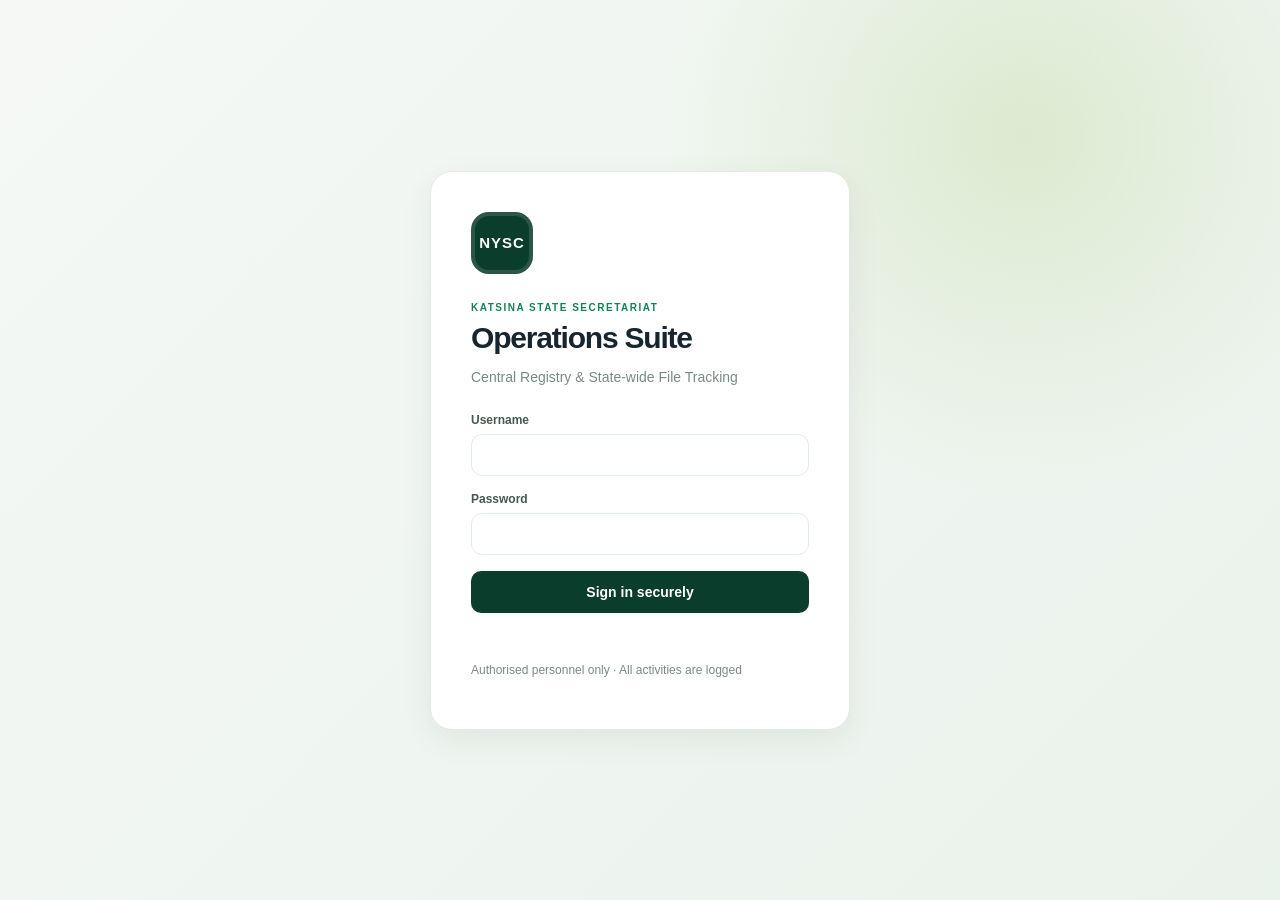
==== frontend/index.html @ f29d7bb5 "Add files via upload" ====
<!doctype html>
<html lang="en"><head><meta charset="utf-8"><meta name="viewport" content="width=device-width,initial-scale=1"><meta name="theme-color" content="#123a31"><title>Katsina NYSC Operations Suite</title><link rel="stylesheet" href="styles.css"></head>
<body><div id="loginScreen" class="login-wrap"><section class="login-card"><div class="brand-mark">NYSC</div><p class="eyebrow">KATSINA STATE SECRETARIAT</p><h1>Operations Suite</h1><p class="muted">Central Registry & State-wide File Tracking</p><form id="loginForm"><label>Username<input id="username" autocomplete="username" required></label><label>Password<input id="password" type="password" autocomplete="current-password" required></label><button class="primary full" type="submit">Sign in securely</button><p id="loginError" class="error"></p></form><p class="small muted">Authorised personnel only · All activities are logged</p></section></div>
<div id="appShell" class="app-shell hidden"><aside class="sidebar"><div class="side-brand"><div class="brand-mark small-mark">NYSC</div><div><strong>Katsina Operations</strong><span>STATE SECRETARIAT</span></div></div><nav><button class="nav-link active" data-page="dashboard">▦ <span>Dashboard</span></button><button class="nav-link" data-page="files">▤ <span>File Register</span></button><button class="nav-link" data-page="register" data-registry-only data-registry-only>＋ <span>Register a File</span></button><button class="nav-link" data-page="movements">⇄ <span>Movement Reports</span></button><button class="nav-link admin-only" data-page="users">♙ <span>Users & Branches</span></button><button class="nav-link admin-only" data-page="audit">◷ <span>Audit Trail</span></button></nav><div class="side-bottom"><span class="status-dot"></span> Secure registry workspace</div></aside><main class="main"><header class="topbar"><div><p class="eyebrow">KATSINA STATE SECRETARIAT</p><h2 id="pageTitle">Operations Dashboard</h2></div><div class="profile"><div class="avatar" id="avatar">SC</div><div><strong id="profileName">User</strong><span id="profileRole">Role</span></div><button id="logoutBtn" class="ghost">Sign out</button></div></header><section class="content"><div id="notice" class="notice hidden"></div>
<section class="page" id="page-dashboard"><div class="welcome-row"><div><h3 id="dashboardGreeting">Good day. Here is your operations overview.</h3><p class="muted" id="dashboardDescription">Monitor file custody, circulation, returns and overdue records across authorised offices.</p></div><button class="primary" data-goto="register" data-registry-only>＋ Register file</button></div><div class="filterbar"><label>From date<input type="date" id="dashStart"></label><label>To date<input type="date" id="dashEnd"></label><label>Location<select id="dashLocation"><option>All locations</option></select></label><button class="secondary" id="refreshDashboard">Refresh</button></div><div class="stat-grid"><article class="stat-card"><div class="stat-icon green">▤</div><span>Total registered files</span><strong id="statTotal">—</strong><small>All active records</small></article><article class="stat-card"><div class="stat-icon blue">↓</div><span>Collected today</span><strong id="statCollected">—</strong><small>Files registered today</small></article><article class="stat-card"><div class="stat-icon violet">↩</div><span>Returned today</span><strong id="statReturned">—</strong><small>Confirmed returns</small></article><article class="stat-card"><div class="stat-icon amber">⇄</div><span>In circulation</span><strong id="statCirculating">—</strong><small>Issued and acknowledged</small></article><article class="stat-card"><div class="stat-icon red">!</div><span>Overdue</span><strong id="statOverdue">—</strong><small>Past agreed return date</small></article><article class="stat-card"><div class="stat-icon amber">↗</div><span>Awaiting acknowledgement</span><strong id="statUnack">—</strong><small>Dispatched, not confirmed</small></article></div><div class="two-col"><article class="panel"><div class="panel-head"><div><h3>Files by current location</h3><p class="muted">Physical custody snapshot</p></div></div><div id="locationList" class="location-list"><p class="muted">Loading records…</p></div></article><article class="panel"><div class="panel-head"><div><h3>Recent file activity</h3><p class="muted">Latest registrations</p></div><button class="text-btn" data-goto="files">View register →</button></div><div class="table-wrap"><table><thead><tr><th>Reference</th><th>File</th><th>Status</th></tr></thead><tbody id="recentRows"><tr><td colspan="3">Loading…</td></tr></tbody></table></div></article></div><p class="last-updated" id="lastUpdated"></p></section>
<section class="page hidden" id="page-files"><div class="page-intro"><div><h3>Central File Register</h3><p class="muted">Search by reference, title, subject, Corps Member State Code or current holder.</p></div></div><div class="filterbar"><label class="grow">Search<input id="fileSearch" placeholder="e.g. KT/26B/0001 or KNS-FM-2026-000001"></label><label>Current location<select id="fileLocation"><option>All locations</option></select></label><label>Status<select id="fileStatus"><option value="">All statuses</option><option>At Registry</option><option>In Transit</option><option>In Circulation</option><option>Returned</option><option>Overdue</option></select></label><label>From<input type="date" id="fileStart"></label><label>To<input type="date" id="fileEnd"></label><button class="secondary" id="searchFiles">Search</button></div><div class="panel"><div class="table-wrap"><table><thead><tr><th>Reference / State Code</th><th>File details</th><th>Current location</th><th>Holder</th><th>Registered</th><th>Due date</th><th>Status</th><th></th></tr></thead><tbody id="filesRows"><tr><td colspan="8">Use search to load files.</td></tr></tbody></table></div></div></section>
<section class="page hidden" id="page-register" data-registry-only><div class="page-intro"><div><h3>Register a File</h3><p class="muted">Record a file in Central Registry and optionally issue it to an office.</p></div></div><div class="form-panel"><form id="registerForm" class="form-grid">
<label>Purpose / reason for collecting the file *<select name="title" required><option value="">Select a purpose</option><option>Permission to Travel</option><option>Sick Leave</option><option>Maternity Leave</option><option>Disciplinary Case</option><option>Relocation / Release</option><option>Non-payment of Allowance</option><option>Death of Corps Member</option><option>CDS Project</option><option>Other</option></select></label>
<label>Corps Member State Code (optional)<input name="state_code" maxlength="40" placeholder="e.g. KT/26B/0001"></label>
<label class="span-two">Additional notes (optional)<textarea name="notes" rows="2" placeholder="Add necessary identifying details only"></textarea></label>
<input type="hidden" name="originating_office" value="Central Registry"><input type="hidden" name="current_location" value="Central Registry">
<div class="span-two"><label class="checkbox-label"><input type="checkbox" id="issueAtRegistration"> Register and issue this file to an office now</label></div>
<div id="issueFields" class="span-two hidden"><div class="form-grid">
<label>Destination category<select id="destinationCategory" name="destination_category"><option value="branch">Branches / Units</option><option value="lgi">Zonal Offices / LGIs</option></select></label>
<label id="destinationZoneWrap" class="hidden">Zone<select id="destinationZone"><option>Katsina Zone</option><option>Daura Zone</option><option>Funtua Zone</option><option>Dutsin-Ma Zone</option></select></label>
<label>Destination office *<select id="destinationOffice" name="destination_office"><option value="">Select destination</option></select></label>
<label>Receiving officer (optional)<input name="recipient" placeholder="Name of officer collecting the file"></label>
<label>Expected return date (optional)<input type="date" name="due_at"></label>
</div></div>
<div class="span-two form-actions"><button class="primary" type="submit">Register file</button><button class="secondary" type="reset">Clear form</button></div></form></div></section>
<section class="page hidden" id="page-movements"><div class="page-intro"><div><h3>File Movement Report</h3><p class="muted">Dispatches, acknowledgements, returns and movement dates.</p></div><button class="secondary" id="exportMovements">Export CSV</button></div><div class="filterbar"><label>From date<input type="date" id="movementStart"></label><label>To date<input type="date" id="movementEnd"></label><button class="secondary" id="loadMovements">Generate report</button></div><div class="panel"><div class="table-wrap"><table><thead><tr><th>Date / time</th><th>File</th><th>Action</th><th>From</th><th>To</th><th>Sender</th><th>Recipient</th><th>Received</th><th>Return due</th></tr></thead><tbody id="movementRows"><tr><td colspan="9">Generate a report to view movements.</td></tr></tbody></table></div></div></section>
<section class="page hidden" id="page-users"><div class="page-intro"><div><h3>Users & Branches</h3><p class="muted">Create accounts for branch/unit heads, ZIs and LGIs; manage authorised offices.</p></div></div><div class="two-col"><div class="form-panel"><h3>Create user account</h3><form id="userForm" class="form-grid one-col"><label>Full name<input name="full_name" required></label><label>Username<input name="username" required></label><label>Temporary password<input name="password" type="password" minlength="12" required><small>At least 12 characters. Share securely and require a change policy.</small></label><label>Role<select name="role" required><option>Central Registry</option><option>Registry Officer</option><option>Branch Head</option><option>Zonal Inspector</option><option>Local Government Inspector</option><option>Read-only Auditor</option></select></label><label>Assigned branch<select name="branch_id" class="branch-id-options"><option value="">No branch assigned</option></select></label><button class="primary" type="submit">Create account</button></form><hr><h3>Add branch / office</h3><form id="branchForm" class="form-grid one-col"><label>Branch name<input name="name" required></label><label>Type<select name="branch_type"><option>Secretariat Branch</option><option>State Office</option><option>Registry</option><option>Zonal Office</option><option>LGA Office</option></select></label><label>Physical location<input name="location" value="Katsina State Secretariat"></label><button class="secondary" type="submit">Add branch</button></form></div><div class="panel"><div class="panel-head"><h3>Authorised accounts</h3><button class="secondary" id="reloadUsers">Refresh</button></div><div class="table-wrap"><table><thead><tr><th>Name</th><th>Username</th><th>Role</th><th>Branch</th><th>Active</th><th></th></tr></thead><tbody id="usersRows"><tr><td colspan="6">Loading…</td></tr></tbody></table></div><hr><div class="panel-head"><h3>Registered branches</h3></div><div id="branchList" class="location-list"></div></div></div></section>
<section class="page hidden" id="page-audit"><div class="page-intro"><div><h3>Audit Trail</h3><p class="muted">Recent sign-ins and sensitive record changes.</p></div><button class="secondary" id="loadAudit">Refresh</button></div><div class="panel"><div class="table-wrap"><table><thead><tr><th>Time</th><th>User</th><th>Action</th><th>Record</th><th>Details</th></tr></thead><tbody id="auditRows"><tr><td colspan="5">Loading…</td></tr></tbody></table></div></div></section>
</section></main></div><div id="modal" class="modal hidden"><div class="modal-card"><button id="closeModal" class="modal-close">×</button><div id="modalContent"></div></div></div><script src="config.js"></script><script src="app.js"></script></body></html>
---- frontend/styles.css ----
:root {
  --green: #0b3d2d;
  --green2: #15945e;
  --accent: #15945e;
  --lime: #d6e9a6;
  --ink: #17262e;
  --muted: #7a8b83;
  --line: #e2ebe6;
  --bg: #f4f8f6;
  --white: #fff;
  --red: #a83232;
  --shadow: 0 5px 18px rgba(11, 61, 45, 0.045);
}

* { box-sizing: border-box; }

body {
  margin: 0;
  background: var(--bg);
  color: var(--ink);
  font-family: Inter, "Segoe UI", Arial, sans-serif;
  font-size: 14px;
}

button, input, select, textarea { font: inherit; }
button { cursor: pointer; }

.hidden { display: none !important; }
.muted { color: var(--muted); }
.small { font-size: 12px; }

.eyebrow {
  font-size: 10px;
  letter-spacing: 1.5px;
  font-weight: 800;
  color: #148354;
  margin: 0 0 8px;
  text-transform: uppercase;
}

/* Login Screen */
.login-wrap {
  min-height: 100vh;
  display: grid;
  place-items: center;
  padding: 24px;
  background: radial-gradient(circle at 80% 15%, #dcead0 0, transparent 28%), linear-gradient(135deg, #f5f8f5, #eaf2ec);
}

.login-card {
  width: min(100%, 420px);
  background: white;
  border: 1px solid var(--line);
  padding: 40px;
  border-radius: 22px;
  box-shadow: 0 10px 32px rgba(22, 54, 43, 0.07);
}

.brand-mark {
  width: 62px;
  height: 62px;
  border-radius: 18px;
  background: var(--green);
  color: white;
  display: grid;
  place-items: center;
  font-size: 15px;
  font-weight: 900;
  letter-spacing: .06em;
  margin-bottom: 28px;
  box-shadow: inset 0 0 0 4px #ffffff20;
}

.login-card h1 { font-size: 30px; letter-spacing: -.04em; margin: 0 0 8px; }
.login-card form { display: grid; gap: 16px; margin: 28px 0 18px; }

label { display: grid; gap: 7px; font-size: 12px; font-weight: 700; color: #46584f; }

input, select, textarea {
  width: 100%;
  border: 1px solid var(--line);
  background: white;
  border-radius: 11px;
  padding: 11px 12px;
  color: var(--ink);
  outline: none;
  min-width: 0;
  min-height: 42px;
}

input:focus, select:focus, textarea:focus {
  border-color: #61917b;
  box-shadow: 0 0 0 3px #4f8e6a1a;
}

.primary, .secondary, .ghost {
  border: 0;
  border-radius: 10px;
  padding: 11px 15px;
  font-weight: 800;
  white-space: nowrap;
}

.primary { background: var(--green); color: white; }
.primary:hover { background: var(--green2); }

.secondary { background: #edf4f0; color: var(--green); border: 1px solid #e0eae4; }
.ghost { background: transparent; color: var(--muted); padding: 8px; }

.full { width: 100%; padding: 13px; }
.error { color: var(--red); margin: 0; min-height: 16px; }

/* App Shell Layout */
.app-shell {
  min-height: 100vh;
  display: grid;
  grid-template-columns: 245px 1fr;
}

.sidebar {
  background: var(--green);
  color: white;
  min-height: 100vh;
  display: flex;
  flex-direction: column;
  padding: 22px 18px;
  position: sticky;
  top: 0;
  height: 100vh;
}

.side-brand {
  display: flex;
  align-items: center;
  gap: 11px;
  padding: 3px 8px 28px;
  border-bottom: 1px solid #ffffff20;
}

.side-brand strong { display: block; font-size: 13px; }
.side-brand span { display: block; font-size: 9px; letter-spacing: .12em; color: #aac5b7; margin-top: 5px; }

.small-mark {
  width: 43px;
  height: 43px;
  border-radius: 12px;
  margin: 0;
  font-size: 11px;
  background: var(--green2);
  border: 1px solid #ffffff26;
  box-shadow: inset 0 0 0 4px #ffffff20;
}

.sidebar nav { display: grid; gap: 5px; margin-top: 22px; }

.nav-link {
  display: flex;
  align-items: center;
  gap: 13px;
  text-align: left;
  border: 0;
  color: #c4d8cf;
  background: transparent;
  border-radius: 10px;
  margin: 4px 0;
  padding: 13px 14px;
  font-weight: 700;
}

.nav-link span { font-size: 13px; }
.nav-link.active, .nav-link:hover { background: var(--green2); color: white; }
.nav-link.active { box-shadow: inset 4px 0 var(--lime); }

.side-bottom {
  margin-top: auto;
  padding: 14px 9px 0;
  color: #a9c3b6;
  font-size: 11px;
  border-top: 1px solid #ffffff20;
}

.status-dot {
  display: inline-block;
  width: 7px;
  height: 7px;
  background: var(--accent);
  border-radius: 50%;
  margin-right: 7px;
}

.main { min-width: 0; }

.topbar {
  min-height: 94px;
  background: white;
  border-bottom: 1px solid var(--line);
  padding: 20px 28px;
  display: flex;
  align-items: center;
  justify-content: space-between;
  gap: 18px;
}

.topbar h2 { margin: 0; font-size: 22px; letter-spacing: -.03em; color: var(--ink); }

.profile { display: flex; align-items: center; gap: 10px; }
.profile strong, .profile span { display: block; }
.profile strong { font-size: 12px; }
.profile span { font-size: 11px; color: var(--muted); margin-top: 4px; }

.avatar {
  width: 38px;
  height: 38px;
  border-radius: 13px;
  background: #e6f0e7;
  color: var(--green);
  display: grid;
  place-items: center;
  font-weight: 900;
}

.content {
  padding: 28px 28px 40px;
  max-width: 1600px;
  margin: auto;
  background: var(--bg);
}

.welcome-row, .page-intro {
  display: flex;
  align-items: center;
  justify-content: space-between;
  gap: 20px;
  margin-bottom: 24px;
}

.welcome-row h3, .page-intro h3 { margin: 0 0 7px; font-size: 22px; letter-spacing: -.035em; color: var(--ink); }
.welcome-row p, .page-intro p { margin: 0; }

.filterbar {
  display: flex;
  align-items: end;
  gap: 14px;
  flex-wrap: wrap;
  padding: 16px;
  background: white;
  border: 1px solid var(--line);
  border-radius: 16px;
  margin-bottom: 20px;
  box-shadow: var(--shadow);
}

.filterbar label { min-width: 140px; flex: 1; }
.filterbar label.grow { flex: 2; min-width: 220px; }
.filterbar input, .filterbar select { padding: 9px 10px; }

.stat-grid {
  display: grid;
  grid-template-columns: repeat(3, minmax(0, 1fr));
  gap: 16px;
  margin: 0 0 20px;
}

.stat-card {
  background: white;
  border: 1px solid var(--line);
  border-radius: 16px;
  padding: 22px;
  min-width: 0;
  box-shadow: var(--shadow);
}

.stat-icon {
  width: 34px;
  height: 34px;
  border-radius: 10px;
  display: grid;
  place-items: center;
  font-size: 18px;
  font-weight: 800;
  margin-bottom: 15px;
}

.green { background: #e2f2e5; color: #27754a; }
.blue { background: #e3effb; color: #2866a4; }
.violet { background: #eee8fc; color: #6e4ba4; }
.amber { background: #fff0d8; color: #9b6614; }
.red { background: #fde6e4; color: #a3332c; }

.stat-card > span { display: block; font-size: 12px; color: var(--muted); font-weight: 650; }
.stat-card strong { display: block; font-size: 34px; letter-spacing: -.05em; margin: 7px 0 4px; color: var(--ink); }
.stat-card small { color: #8b9891; font-size: 11px; }

.two-col { display: grid; grid-template-columns: 1fr 1.35fr; gap: 16px; }

.panel, .form-panel {
  background: white;
  border: 1px solid var(--line);
  border-radius: 16px;
  min-width: 0;
  box-shadow: var(--shadow);
}

.panel { padding: 22px; }
.form-panel { padding: 24px; }

.panel-head { display: flex; align-items: center; justify-content: space-between; gap: 12px; margin-bottom: 16px; }
.panel-head h3, .form-panel h3 { margin: 0; font-size: 14px; }
.panel-head p { font-size: 11px; margin: 5px 0 0; }

.text-btn { border: 0; background: transparent; color: var(--green2); font-weight: 750; font-size: 12px; }

.location-list { display: grid; gap: 13px; }
.location-item { display: grid; grid-template-columns: minmax(0, 1fr) auto; gap: 7px; font-size: 12px; }
.location-item strong { font-size: 12px; }

.bar { height: 6px; border-radius: 10px; background: #edf2ee; overflow: hidden; grid-column: 1/-1; }
.bar span { height: 100%; display: block; background: #4f8d70; border-radius: 10px; }

.table-wrap { overflow: auto; width: 100%; }

table { border-collapse: collapse; width: 100%; font-size: 12px; white-space: nowrap; }

th {
  text-align: left;
  color: #64747b;
  font-size: 10px;
  text-transform: uppercase;
  letter-spacing: .6px;
  font-weight: 800;
  padding: 13px 14px;
  border-bottom: 1px solid var(--line);
  background: #f2f7f4;
}

td { padding: 13px 14px; border-bottom: 1px solid #edf1ee; vertical-align: middle; }
tbody tr:last-child td { border-bottom: 0; }
tbody tr:hover { background: #fafcfb; }

.table-title { font-weight: 750; color: #263a30; }
.table-sub { display: block; font-size: 10px; color: var(--muted); margin-top: 4px; }

.pill {
  display: inline-flex;
  padding: 5px 8px;
  border-radius: 30px;
  font-size: 10px;
  font-weight: 800;
  background: #edf3ef;
  color: #557164;
}
.pill.overdue { background: #ffebe8; color: #a3332c; }
.pill.in-transit, .pill.awaiting { background: #fff1da; color: #996316; }
.pill.in-circulation { background: #e7efff; color: #345a9a; }
.pill.returned { background: #e1f4e5; color: #2c7546; }
.pill.at-registry { background: #e9f2ed; color: #31624a; }

.table-action {
  border: 1px solid #dfe9e2;
  background: white;
  border-radius: 7px;
  padding: 6px 8px;
  color: var(--green);
  font-weight: 700;
  font-size: 11px;
}

.last-updated { text-align: right; color: #98a49d; font-size: 10px; margin-top: 14px; font-variant-numeric: tabular-nums; }

.form-grid { display: grid; grid-template-columns: repeat(2, minmax(0, 1fr)); gap: 18px; }
.form-grid.one-col { grid-template-columns: 1fr; }
.span-two { grid-column: 1/-1; }
.form-actions { display: flex; gap: 10px; }
.form-panel hr, .panel hr { border: 0; border-top: 1px solid var(--line); margin: 26px 0; }
.form-panel > h3 { margin-bottom: 18px; }
.form-panel > h3:not(:first-child) { margin-top: 0; }
.form-panel small { font-size: 10px; color: var(--muted); font-weight: 400; }

.notice {
  padding: 12px 15px;
  border-radius: 9px;
  margin-bottom: 18px;
  background: #e7f4e9;
  color: #2d7146;
  border: 1px solid #d1e9d6;
}
.notice.error-notice { background: #fff0ee; color: #a3332c; border-color: #f3d3cf; }

.modal {
  position: fixed;
  inset: 0;
  background: #10251f80;
  z-index: 20;
  display: grid;
  place-items: center;
  padding: 20px;
}

.modal-card {
  background: white;
  border-radius: 16px;
  max-width: 760px;
  width: 100%;
  max-height: 85vh;
  overflow: auto;
  padding: 24px;
  position: relative;
  box-shadow: 0 24px 80px #071d1680;
  border-color: #e0e9e4;
}

.modal-close {
  position: absolute;
  right: 16px;
  top: 12px;
  border: 0;
  background: #f0f4f1;
  border-radius: 8px;
  width: 32px;
  height: 32px;
  font-size: 22px;
}

.detail-grid { display: grid; grid-template-columns: 1fr 1fr; gap: 12px; margin: 18px 0; }
.detail-box { background: #f6f9f6; border-radius: 9px; padding: 12px; }
.detail-box span { display: block; color: var(--muted); font-size: 10px; margin-bottom: 5px; }
.detail-box strong { font-size: 12px; overflow-wrap: anywhere; }

.modal-card h3 { margin: 0 40px 6px 0; }
.modal-card h4 { margin: 22px 0 10px; }

.inline-form {
  display: flex;
  gap: 10px;
  align-items: end;
  flex-wrap: wrap;
  margin-top: 16px;
  padding-top: 16px;
  border-top: 1px solid var(--line);
}
.inline-form label { flex: 1; min-width: 150px; }

.empty { text-align: center; color: var(--muted); padding: 24px; }

/* Responsive Breakpoints */
@media(min-width: 1400px){
  .stat-grid { grid-template-columns: repeat(6, minmax(0, 1fr)); }
}

@media(max-width: 1050px){
  .app-shell { grid-template-columns: 205px 1fr; }
  .content { padding: 22px; }
  .topbar { padding: 18px 22px; }
  .two-col { grid-template-columns: 1fr; }
  .stat-grid { grid-template-columns: repeat(3, minmax(0, 1fr)); }
}

@media(max-width: 850px){
  .content { padding: 18px 14px 30px; }
  .topbar { padding: 17px 16px; }
  .stat-grid { grid-template-columns: repeat(2, minmax(0, 1fr)); }
}

@media(max-width: 720px){
  .app-shell { display: block; }
  .sidebar { height: auto; min-height: 0; position: relative; padding: 12px; }
  .side-brand { padding-bottom: 12px; }
  .sidebar nav { display: flex; overflow: auto; margin-top: 12px; }
  .nav-link { padding: 10px 12px; flex: 0 0 auto; }
  .nav-link span { font-size: 11px; }
  .side-bottom { display: none; }
  .topbar { padding: 16px; align-items: flex-start; }
  .topbar h2 { font-size: 18px; }
  .profile { gap: 6px; }
  .profile > div:nth-child(2) { display: none; }
  .content { padding: 18px 13px 32px; }
  .welcome-row, .page-intro { align-items: flex-start; flex-direction: column; }
  .stat-grid { grid-template-columns: repeat(2, minmax(0, 1fr)); gap: 9px; }
  .stat-card { padding: 14px; }
  .stat-card strong { font-size: 26px; }
  .filterbar { align-items: stretch; }
  .filterbar label { min-width: calc(50% - 8px); }
  .filterbar button { align-self: end; }
  .form-panel { padding: 17px; }
  .form-grid { grid-template-columns: 1fr; }
  .span-two { grid-column: auto; }
  .detail-grid { grid-template-columns: 1fr; }
  .login-card { padding: 28px 22px; }
}

@media(max-width: 540px){
  .stat-grid { grid-template-columns: 1fr; }
  .filterbar { display: grid; grid-template-columns: 1fr; }
  .profile { gap: 6px; }
  .profile .ghost { padding: 6px; }
}
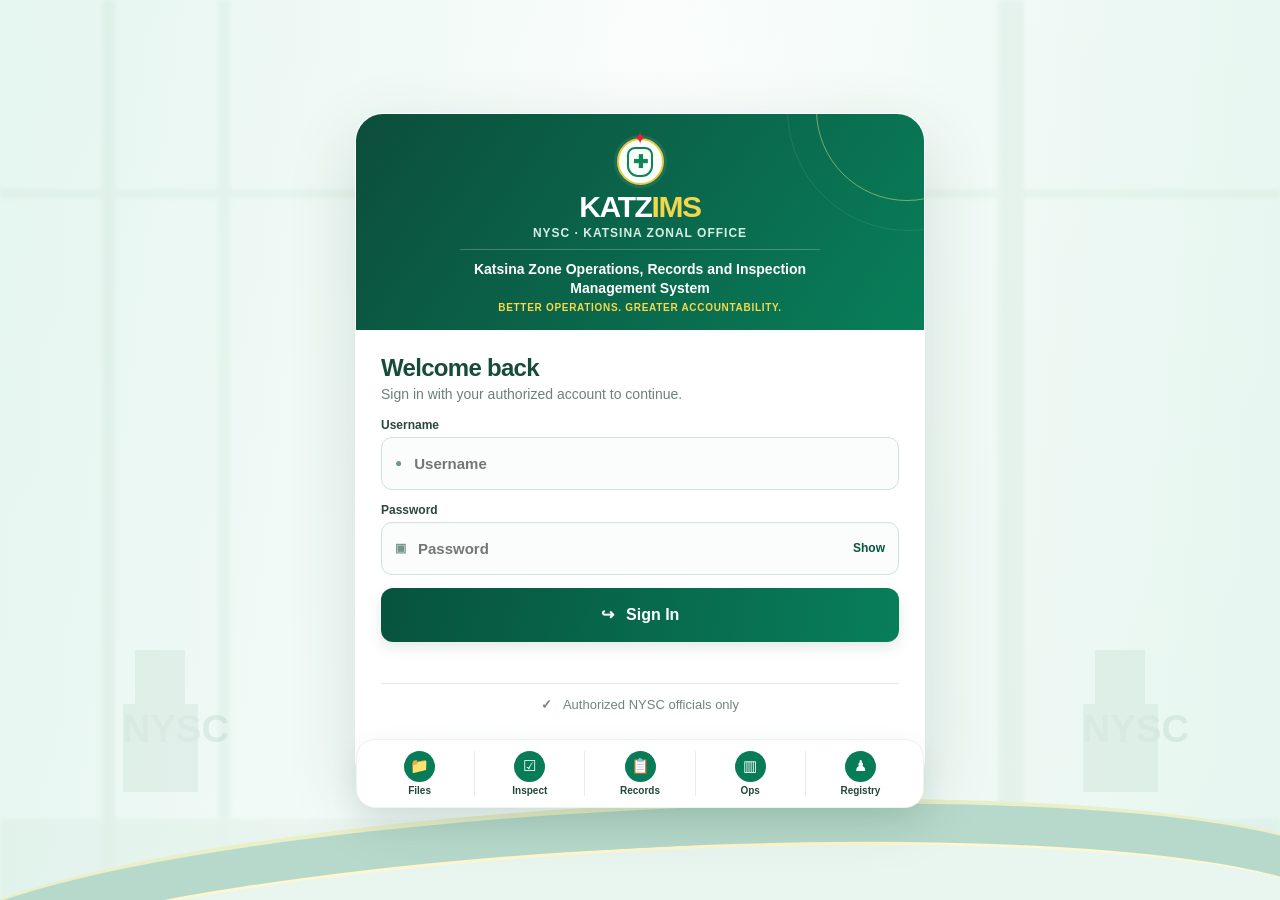
==== commit 1eacdb36: "Add files via upload" ====
--- a/frontend/index.html
+++ b/frontend/index.html
@@ -1,7 +1,31 @@
 <!doctype html>
 <html lang="en"><head><meta charset="utf-8"><meta name="viewport" content="width=device-width,initial-scale=1"><meta name="theme-color" content="#123a31"><title>Katsina NYSC Operations Suite</title><link rel="stylesheet" href="styles.css"></head>
-<body><div id="loginScreen" class="login-wrap"><section class="login-card"><div class="brand-mark">NYSC</div><p class="eyebrow">KATSINA STATE SECRETARIAT</p><h1>Operations Suite</h1><p class="muted">Central Registry & State-wide File Tracking</p><form id="loginForm"><label>Username<input id="username" autocomplete="username" required></label><label>Password<input id="password" type="password" autocomplete="current-password" required></label><button class="primary full" type="submit">Sign in securely</button><p id="loginError" class="error"></p></form><p class="small muted">Authorised personnel only · All activities are logged</p></section></div>
-<div id="appShell" class="app-shell hidden"><aside class="sidebar"><div class="side-brand"><div class="brand-mark small-mark">NYSC</div><div><strong>Katsina Operations</strong><span>STATE SECRETARIAT</span></div></div><nav><button class="nav-link active" data-page="dashboard">▦ <span>Dashboard</span></button><button class="nav-link" data-page="files">▤ <span>File Register</span></button><button class="nav-link" data-page="register" data-registry-only data-registry-only>＋ <span>Register a File</span></button><button class="nav-link" data-page="movements">⇄ <span>Movement Reports</span></button><button class="nav-link admin-only" data-page="users">♙ <span>Users & Branches</span></button><button class="nav-link admin-only" data-page="audit">◷ <span>Audit Trail</span></button></nav><div class="side-bottom"><span class="status-dot"></span> Secure registry workspace</div></aside><main class="main"><header class="topbar"><div><p class="eyebrow">KATSINA STATE SECRETARIAT</p><h2 id="pageTitle">Operations Dashboard</h2></div><div class="profile"><div class="avatar" id="avatar">SC</div><div><strong id="profileName">User</strong><span id="profileRole">Role</span></div><button id="logoutBtn" class="ghost">Sign out</button></div></header><section class="content"><div id="notice" class="notice hidden"></div>
+<body><div id="loginScreen" class="login-wrap">
+  <div class="login-backdrop" aria-hidden="true"><div class="backdrop-building"></div><div class="backdrop-wave wave-one"></div><div class="backdrop-wave wave-two"></div><div class="corps-silhouettes"><span>NYSC</span><span>NYSC</span><span>NYSC</span><span>NYSC</span></div></div>
+  <section class="login-card">
+    <div class="login-brand">
+      <div class="nysc-emblem" aria-label="NYSC emblem"><span class="emblem-star">✦</span><span class="emblem-shield">✚</span></div>
+      <h1>KATZ<span>IMS</span></h1>
+      <p class="login-office">NYSC · KATSINA ZONAL OFFICE</p>
+      <div class="brand-rule"></div>
+      <p class="login-subtitle">Katsina Zone Operations, Records and Inspection<br>Management System</p>
+      <p class="brand-tagline">BETTER OPERATIONS. GREATER ACCOUNTABILITY.</p>
+    </div>
+    <div class="login-body">
+      <h2>Welcome back</h2><p class="login-intro">Sign in with your authorized account to continue.</p>
+      <div id="loginStatus" class="login-status hidden">You have been logged out.</div>
+      <form id="loginForm">
+        <label>Username<div class="login-input-wrap"><span aria-hidden="true">●</span><input id="username" autocomplete="username" placeholder="Username" required></div></label>
+        <label>Password<div class="login-input-wrap"><span aria-hidden="true">▣</span><input id="password" type="password" autocomplete="current-password" placeholder="Password" required><button id="togglePassword" class="password-toggle" type="button">Show</button></div></label>
+        <button class="primary full login-submit" type="submit"><span aria-hidden="true">↪</span> Sign In</button>
+        <p id="loginError" class="error"></p>
+      </form>
+      <p class="login-authorized"><span>✓</span> Authorized NYSC officials only</p>
+    </div>
+    <div class="login-shortcuts"><div><span>📁</span><b>Files</b></div><div><span>☑</span><b>Inspect</b></div><div><span>📋</span><b>Records</b></div><div><span>▥</span><b>Ops</b></div><div><span>♟</span><b>Registry</b></div></div>
+  </section>
+</div>
+<div id="appShell" class="app-shell hidden"><header class="app-brandbar"><div class="brandbar-mark"><span class="nysc-emblem mini"><span class="emblem-shield">✚</span></span><div><strong>Katsina Zonal Office</strong><small>File Movement Register</small></div><i></i></div><button id="menuToggle" class="menu-toggle" type="button" aria-label="Toggle navigation">☰</button></header><aside class="sidebar"><div class="side-brand"><div class="brand-mark small-mark">NYSC</div><div><strong>Katsina Operations</strong><span>STATE SECRETARIAT</span></div></div><nav><button class="nav-link active" data-page="dashboard">▦ <span>Dashboard</span></button><button class="nav-link" data-page="files">▤ <span>File Register</span></button><button class="nav-link" data-page="register" data-registry-only>＋ <span>Register a File</span></button><button class="nav-link" data-page="movements">⇄ <span>Movement Reports</span></button><button class="nav-link admin-only" data-page="users">♙ <span>Users & Branches</span></button><button class="nav-link admin-only" data-page="audit">◷ <span>Audit Trail</span></button></nav><div class="side-bottom"><span class="status-dot"></span> Secure registry workspace</div></aside><main class="main"><header class="topbar"><div><p class="eyebrow">KATSINA STATE SECRETARIAT</p><h2 id="pageTitle">Operations Dashboard</h2></div><div class="profile"><div class="avatar" id="avatar">SC</div><div><strong id="profileName">User</strong><span id="profileRole">Role</span></div><button id="logoutBtn" class="ghost">Sign out</button></div></header><section class="content"><div id="notice" class="notice hidden"></div>
 <section class="page" id="page-dashboard"><div class="welcome-row"><div><h3 id="dashboardGreeting">Good day. Here is your operations overview.</h3><p class="muted" id="dashboardDescription">Monitor file custody, circulation, returns and overdue records across authorised offices.</p></div><button class="primary" data-goto="register" data-registry-only>＋ Register file</button></div><div class="filterbar"><label>From date<input type="date" id="dashStart"></label><label>To date<input type="date" id="dashEnd"></label><label>Location<select id="dashLocation"><option>All locations</option></select></label><button class="secondary" id="refreshDashboard">Refresh</button></div><div class="stat-grid"><article class="stat-card"><div class="stat-icon green">▤</div><span>Total registered files</span><strong id="statTotal">—</strong><small>All active records</small></article><article class="stat-card"><div class="stat-icon blue">↓</div><span>Collected today</span><strong id="statCollected">—</strong><small>Files registered today</small></article><article class="stat-card"><div class="stat-icon violet">↩</div><span>Returned today</span><strong id="statReturned">—</strong><small>Confirmed returns</small></article><article class="stat-card"><div class="stat-icon amber">⇄</div><span>In circulation</span><strong id="statCirculating">—</strong><small>Issued and acknowledged</small></article><article class="stat-card"><div class="stat-icon red">!</div><span>Overdue</span><strong id="statOverdue">—</strong><small>Past agreed return date</small></article><article class="stat-card"><div class="stat-icon amber">↗</div><span>Awaiting acknowledgement</span><strong id="statUnack">—</strong><small>Dispatched, not confirmed</small></article></div><div class="two-col"><article class="panel"><div class="panel-head"><div><h3>Files by current location</h3><p class="muted">Physical custody snapshot</p></div></div><div id="locationList" class="location-list"><p class="muted">Loading records…</p></div></article><article class="panel"><div class="panel-head"><div><h3>Recent file activity</h3><p class="muted">Latest registrations</p></div><button class="text-btn" data-goto="files">View register →</button></div><div class="table-wrap"><table><thead><tr><th>Reference</th><th>File</th><th>Status</th></tr></thead><tbody id="recentRows"><tr><td colspan="3">Loading…</td></tr></tbody></table></div></article></div><p class="last-updated" id="lastUpdated"></p></section>
 <section class="page hidden" id="page-files"><div class="page-intro"><div><h3>Central File Register</h3><p class="muted">Search by reference, title, subject, Corps Member State Code or current holder.</p></div></div><div class="filterbar"><label class="grow">Search<input id="fileSearch" placeholder="e.g. KT/26B/0001 or KNS-FM-2026-000001"></label><label>Current location<select id="fileLocation"><option>All locations</option></select></label><label>Status<select id="fileStatus"><option value="">All statuses</option><option>At Registry</option><option>In Transit</option><option>In Circulation</option><option>Returned</option><option>Overdue</option></select></label><label>From<input type="date" id="fileStart"></label><label>To<input type="date" id="fileEnd"></label><button class="secondary" id="searchFiles">Search</button></div><div class="panel"><div class="table-wrap"><table><thead><tr><th>Reference / State Code</th><th>File details</th><th>Current location</th><th>Holder</th><th>Registered</th><th>Due date</th><th>Status</th><th></th></tr></thead><tbody id="filesRows"><tr><td colspan="8">Use search to load files.</td></tr></tbody></table></div></div></section>
 <section class="page hidden" id="page-register" data-registry-only><div class="page-intro"><div><h3>Register a File</h3><p class="muted">Record a file in Central Registry and optionally issue it to an office.</p></div></div><div class="form-panel"><form id="registerForm" class="form-grid">
--- a/frontend/styles.css
+++ b/frontend/styles.css
@@ -494,3 +494,91 @@
   .profile { gap: 6px; }
   .profile .ghost { padding: 6px; }
 }
+
+
+/* KATZIMS reference-inspired login and dashboard refresh */
+:root{--green:#064735;--green2:#129765;--accent:#149866;--lime:#e4eaa8;--ink:#1a2d35;--muted:#71847d;--bg:#f2f7f4;--line:#e0ebe5;--shadow:0 12px 34px rgba(10,55,42,.07)}
+.login-wrap{position:relative;isolation:isolate;min-height:100vh;padding:28px 18px;background:linear-gradient(120deg,#dcefe9 0%,#f6fbf8 45%,#e1f0e8 100%);overflow:hidden}
+.login-backdrop{position:absolute;inset:0;z-index:-1;overflow:hidden;background:linear-gradient(90deg,rgba(231,247,241,.83),rgba(255,255,255,.62),rgba(231,247,241,.83))}
+.backdrop-building{position:absolute;inset:0;opacity:.18;background:linear-gradient(90deg,transparent 0 8%,#b7d2c5 8% 9%,transparent 9% 17%,#bfd9cd 17% 18%,transparent 18% 78%,#b9d3c7 78% 80%,transparent 80%),linear-gradient(0deg,#c6ded3 0 9%,transparent 9% 78%,#c1d9ce 78% 79%,transparent 79%);filter:blur(2px)}
+.backdrop-wave{position:absolute;left:-5%;width:110%;height:210px;border-radius:50% 50% 0 0;transform:rotate(-3deg)}
+.wave-one{bottom:-115px;background:#b7d9cb;border-top:5px solid #e9efc8}
+.wave-two{bottom:-158px;background:#e9f6ef;border-top:3px solid #fff7cf}
+.corps-silhouettes{position:absolute;bottom:12%;left:0;right:0;display:flex;justify-content:space-around;align-items:end;opacity:.13;color:#5c9680;font-size:clamp(18px,3vw,42px);font-weight:900}
+.corps-silhouettes span{height:160px;width:75px;padding-top:75px;text-align:center;background:linear-gradient(#8dbba6 0 0) center 18px/50px 55px no-repeat,linear-gradient(#8dbba6 0 0) center 72px/78px 90px no-repeat;border-radius:28px 28px 0 0}
+.login-card{position:relative;width:min(100%,570px);padding:0;background:rgba(255,255,255,.97);border:1px solid rgba(255,255,255,.85);border-radius:28px;box-shadow:0 22px 70px rgba(12,62,46,.14);overflow:visible}
+.login-brand{position:relative;overflow:hidden;text-align:center;padding:24px 24px 17px;color:#fff;background:linear-gradient(125deg,#0c4e3b,#087e59);border-radius:27px 27px 0 0}
+.login-brand:before,.login-brand:after{content:"";position:absolute;border:1px solid rgba(224,231,145,.5);border-radius:50%;width:180px;height:180px;right:-74px;top:-95px}
+.login-brand:after{width:240px;height:240px;right:-105px;top:-125px;border-color:rgba(255,255,255,.09)}
+.nysc-emblem{width:47px;height:47px;margin:0 auto 5px;border-radius:50%;border:2px solid #e9c83e;color:#f8e25a;background:#f9fff9;display:grid;place-items:center;position:relative;box-shadow:0 0 0 3px rgba(255,255,255,.08)}
+.emblem-star{position:absolute;top:-12px;font-size:17px;color:#df263a}
+.emblem-shield{width:26px;height:30px;display:grid;place-items:center;border:2px solid #13805a;border-radius:8px 8px 11px 11px;color:#12845a;font-weight:900;font-size:18px}
+.login-brand h1{margin:0;font-size:30px;letter-spacing:-1.4px;font-weight:900;color:#fff}
+.login-brand h1 span{color:#f4d64d}
+.login-office{margin:2px 0 9px;font-size:12px;letter-spacing:1px;font-weight:800;color:#d8eee4}
+.brand-rule{height:1px;background:#ffffff3b;max-width:360px;margin:0 auto 10px}
+.login-subtitle{font-weight:750;line-height:1.35;font-size:14px;margin:0 0 4px}
+.brand-tagline{font-size:10px;font-weight:900;letter-spacing:.7px;color:#f6d84d;margin:0}
+.login-body{padding:24px 25px 14px}
+.login-body h2{font-size:24px;letter-spacing:-.7px;margin:0 0 4px;color:#174b3a}
+.login-intro{font-size:14px;color:#6d8079;margin:0 0 16px}
+.login-status{padding:12px 14px;border:1px solid #c9eddb;border-radius:9px;background:#eaf8f1;color:#147b51;margin-bottom:14px}
+.login-body form{display:grid;gap:13px;margin:0 0 12px}
+.login-body label{font-size:12px;font-weight:850;color:#29473d;gap:5px}
+.login-input-wrap{display:flex;align-items:center;gap:12px;border:1px solid #d1e2d9;border-radius:11px;background:#fbfdfc;padding:0 13px;min-height:53px;color:#73958a}
+.login-input-wrap:focus-within{border-color:#2c966d;box-shadow:0 0 0 3px #14986617}
+.login-input-wrap input{border:0!important;box-shadow:none!important;background:transparent;min-height:50px;padding:8px 0;font-size:15px}
+.password-toggle{border:0;background:transparent;color:#07543e;font-weight:850;padding:8px 0}
+.login-submit{min-height:54px;border-radius:11px;background:linear-gradient(100deg,#07533e,#087e59);font-size:16px;box-shadow:0 6px 14px #0647351c}
+.login-submit span{margin-right:8px}
+.login-authorized{border-top:1px solid #e1ebe6;padding-top:13px;margin:0;text-align:center;color:#71847d;font-size:13px}
+.login-authorized span{font-weight:900;margin-right:8px}
+.login-shortcuts{display:flex;justify-content:space-around;gap:0;margin:13px 0 -22px;padding:11px 8px;background:#fff;border:1px solid #edf3ef;border-radius:19px;box-shadow:0 12px 30px rgba(10,55,42,.09)}
+.login-shortcuts div{flex:1;display:grid;justify-items:center;gap:3px;color:#23473a;border-right:1px solid #e5eee9;font-size:10px}
+.login-shortcuts div:last-child{border:0}
+.login-shortcuts span{width:31px;height:31px;border-radius:50%;display:grid;place-items:center;background:#087b57;color:white;font-size:15px}
+.login-shortcuts b{font-size:10px}
+.error{font-size:12px}
+
+/* Horizontal branded app header and dashboard */
+.app-shell{display:flex;flex-direction:column;min-height:100vh;grid-template-columns:none}
+.app-brandbar{height:86px;flex:none;display:flex;align-items:center;justify-content:space-between;background:#034735;color:#fff;padding:0 32px;box-shadow:0 8px 20px rgba(5,54,41,.17);z-index:5}
+.brandbar-mark{display:flex;align-items:center;gap:13px}
+.brandbar-mark strong{display:block;font-size:16px;color:#fff}
+.brandbar-mark small{display:block;margin-top:5px;color:#b6d5c8;font-size:12px}
+.brandbar-mark i{height:46px;width:3px;background:#e4cb45;margin-left:6px}
+.nysc-emblem.mini{width:39px;height:39px;margin:0;flex:none}
+.nysc-emblem.mini .emblem-shield{width:23px;height:26px}
+.menu-toggle{width:44px;height:44px;border:1px solid #ffffff35;border-radius:11px;background:transparent;color:white;font-size:22px}
+.sidebar{position:absolute;z-index:10;top:86px;left:0;height:calc(100vh - 86px);min-height:0;width:250px;transform:translateX(-105%);transition:transform .2s ease;box-shadow:12px 18px 28px #052e2420}
+.app-shell.menu-open .sidebar{transform:translateX(0)}
+.side-brand{display:none}
+.sidebar nav{margin-top:4px}
+.main{width:100%;min-height:calc(100vh - 86px)}
+.topbar{min-height:70px;padding:17px 32px;background:transparent;border:0}
+.topbar .eyebrow{display:none}
+.topbar h2{font-size:14px;font-weight:600;letter-spacing:0;color:#273d44}
+.profile strong{font-size:13px}
+.profile span{font-size:12px}
+.content{width:100%;max-width:1600px;padding:18px 4% 42px;background:transparent}
+.welcome-row{align-items:flex-start;margin-bottom:28px}
+.welcome-row h3{font-size:36px;letter-spacing:-1.1px;margin:0 0 6px;color:#1b3037}
+.welcome-row p{font-size:16px;margin:0}
+.welcome-row>.primary{min-height:58px;padding:0 25px;border-radius:14px}
+.filterbar{background:#fff;border:1px solid #e8f0eb;border-radius:14px;padding:14px;margin-bottom:22px;box-shadow:var(--shadow)}
+.stat-grid{grid-template-columns:repeat(5,minmax(0,1fr));gap:18px;margin:22px 0 32px}
+.stat-card{border:1px solid #e8efeb;border-radius:19px;box-shadow:var(--shadow);padding:24px;background:#fff;min-height:136px}
+.stat-card .stat-icon{display:none}
+.stat-card span{font-size:13px;color:#64747a;font-weight:500}
+.stat-card strong{font-size:40px;letter-spacing:-1px;margin-top:23px}
+.stat-card small{display:none}
+.two-col{gap:20px}
+.panel,.form-panel{border:1px solid #e5eee9;border-radius:17px;box-shadow:var(--shadow);background:#fff}
+.panel{padding:20px}
+.panel h3{font-size:20px}
+.page-intro h3{font-size:29px}
+.primary,.secondary{border-radius:12px}
+input,select,textarea{border-radius:12px;min-height:46px}
+.nav-link{border-radius:10px}
+@media(max-width:900px){.stat-grid{grid-template-columns:repeat(2,minmax(0,1fr))}.welcome-row h3{font-size:29px}.content{padding:20px}.topbar{padding:15px 20px}}
+@media(max-width:600px){.login-wrap{padding:20px 14px 42px}.login-card{width:100%;border-radius:22px}.login-brand{border-radius:21px 21px 0 0;padding:22px 14px 16px}.login-body{padding:20px 18px 14px}.login-shortcuts{margin-bottom:-25px}.app-brandbar{height:72px;padding:0 16px}.main{min-height:calc(100vh - 72px)}.sidebar{top:72px;height:calc(100vh - 72px)}.topbar{padding:14px 16px;align-items:flex-start}.profile{gap:7px}.profile .avatar{display:none}.content{padding:14px 14px 32px}.welcome-row{flex-direction:column}.welcome-row h3{font-size:26px}.welcome-row>.primary{width:100%}.stat-grid{gap:10px}.stat-card{padding:17px;min-height:105px}.stat-card strong{font-size:32px;margin-top:15px}.filterbar{flex-wrap:wrap}.filterbar label{min-width:calc(50% - 8px)}.two-col{grid-template-columns:1fr}}
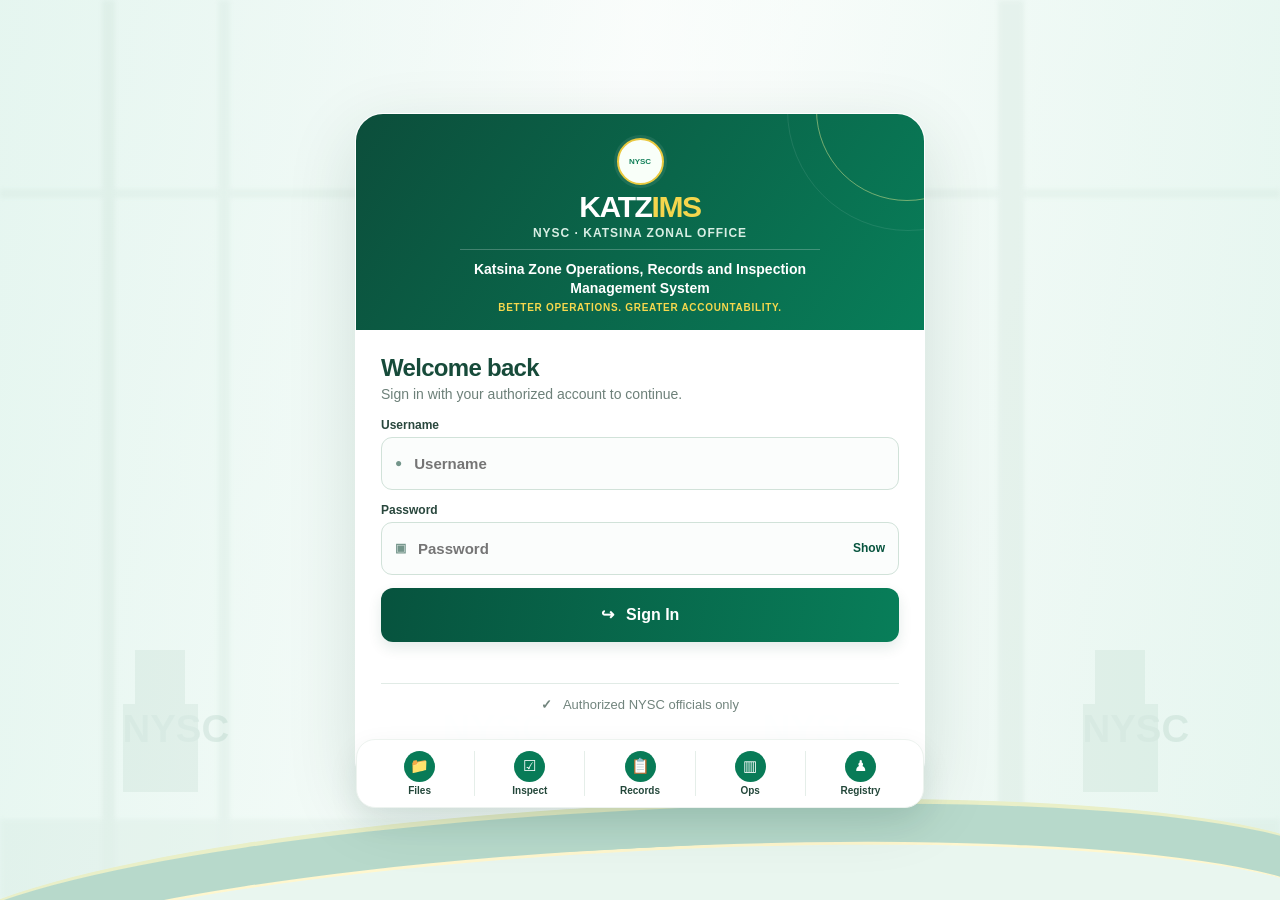
==== commit 67fe7de9: "Add files via upload" ====
--- a/frontend/index.html
+++ b/frontend/index.html
@@ -4,7 +4,7 @@
   <div class="login-backdrop" aria-hidden="true"><div class="backdrop-building"></div><div class="backdrop-wave wave-one"></div><div class="backdrop-wave wave-two"></div><div class="corps-silhouettes"><span>NYSC</span><span>NYSC</span><span>NYSC</span><span>NYSC</span></div></div>
   <section class="login-card">
     <div class="login-brand">
-      <div class="nysc-emblem" aria-label="NYSC emblem"><span class="emblem-star">✦</span><span class="emblem-shield">✚</span></div>
+      <div class="nysc-emblem" aria-label="NYSC emblem"><img src="assets/nysc-logo.png" alt="NYSC logo" onerror="this.style.display='none';this.parentElement.classList.add('logo-fallback')"><span class="emblem-fallback" aria-hidden="true">NYSC</span></div>
       <h1>KATZ<span>IMS</span></h1>
       <p class="login-office">NYSC · KATSINA ZONAL OFFICE</p>
       <div class="brand-rule"></div>
--- a/frontend/styles.css
+++ b/frontend/styles.css
@@ -44,7 +44,11 @@
   display: grid;
   place-items: center;
   padding: 24px;
-  background: radial-gradient(circle at 80% 15%, #dcead0 0, transparent 28%), linear-gradient(135deg, #f5f8f5, #eaf2ec);
+  background-image: linear-gradient(135deg, rgba(8, 46, 34, .68), rgba(10, 72, 49, .40)), url("assets/login-background.jpg");
+  background-size: cover;
+  background-position: center;
+  background-repeat: no-repeat;
+  background-color: #eaf2ec;
 }
 
 .login-card {
@@ -511,6 +515,9 @@
 .login-brand:before,.login-brand:after{content:"";position:absolute;border:1px solid rgba(224,231,145,.5);border-radius:50%;width:180px;height:180px;right:-74px;top:-95px}
 .login-brand:after{width:240px;height:240px;right:-105px;top:-125px;border-color:rgba(255,255,255,.09)}
 .nysc-emblem{width:47px;height:47px;margin:0 auto 5px;border-radius:50%;border:2px solid #e9c83e;color:#f8e25a;background:#f9fff9;display:grid;place-items:center;position:relative;box-shadow:0 0 0 3px rgba(255,255,255,.08)}
+.nysc-emblem img{display:block;width:100%;height:100%;object-fit:contain;border-radius:50%;padding:3px;position:relative;z-index:2}
+.emblem-fallback{display:none;font-size:8px;font-weight:900;color:#13805a}
+.nysc-emblem.logo-fallback .emblem-fallback{display:block}
 .emblem-star{position:absolute;top:-12px;font-size:17px;color:#df263a}
 .emblem-shield{width:26px;height:30px;display:grid;place-items:center;border:2px solid #13805a;border-radius:8px 8px 11px 11px;color:#12845a;font-weight:900;font-size:18px}
 .login-brand h1{margin:0;font-size:30px;letter-spacing:-1.4px;font-weight:900;color:#fff}
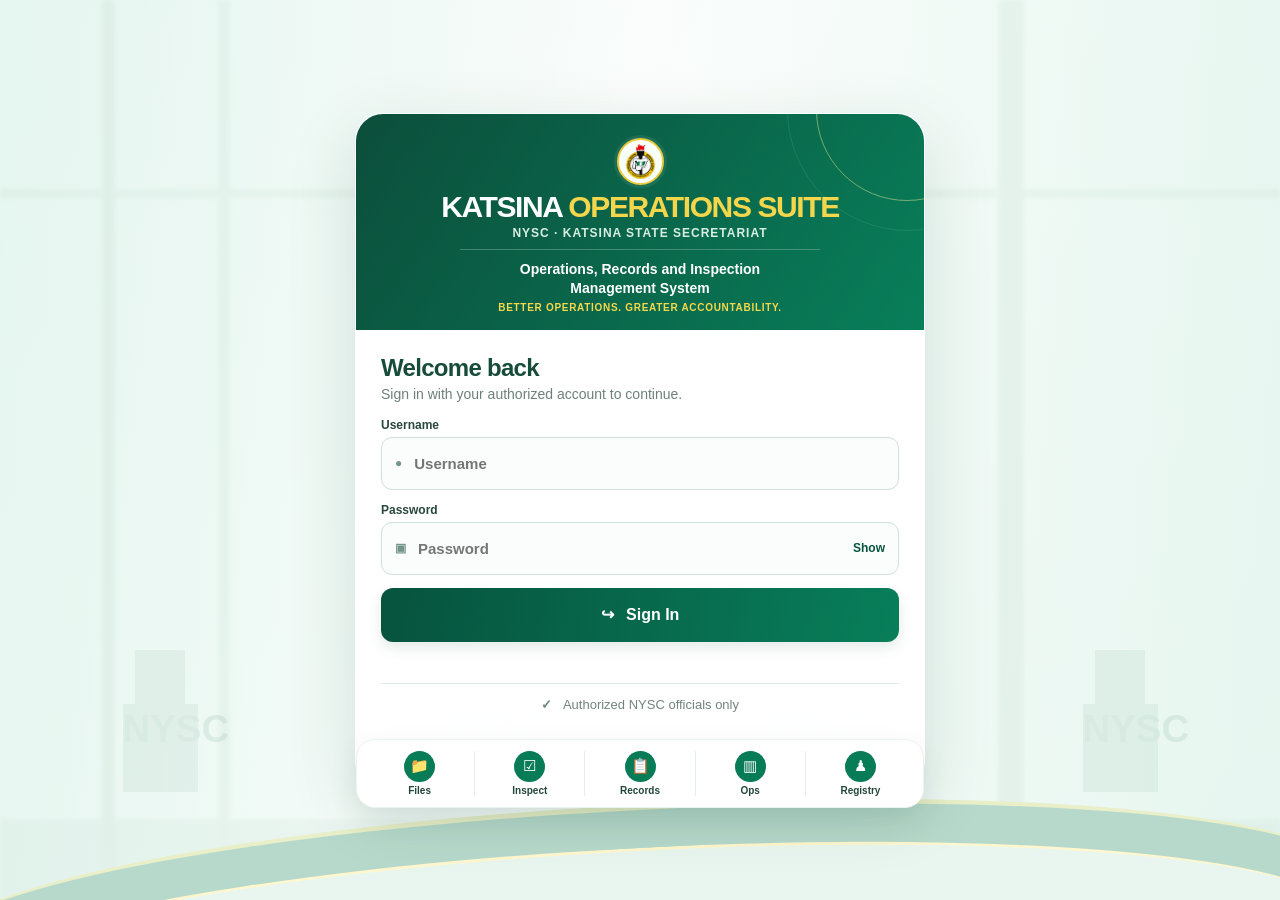
==== commit 00269836: "Add files via upload" ====
--- a/frontend/index.html
+++ b/frontend/index.html
@@ -1,14 +1,14 @@
 <!doctype html>
-<html lang="en"><head><meta charset="utf-8"><meta name="viewport" content="width=device-width,initial-scale=1"><meta name="theme-color" content="#123a31"><title>Katsina NYSC Operations Suite</title><link rel="stylesheet" href="styles.css"></head>
+<html lang="en"><head><meta charset="utf-8"><meta name="viewport" content="width=device-width,initial-scale=1"><meta name="theme-color" content="#123a31"><title>Katsina Operations Suite</title><link rel="stylesheet" href="styles.css"></head>
 <body><div id="loginScreen" class="login-wrap">
   <div class="login-backdrop" aria-hidden="true"><div class="backdrop-building"></div><div class="backdrop-wave wave-one"></div><div class="backdrop-wave wave-two"></div><div class="corps-silhouettes"><span>NYSC</span><span>NYSC</span><span>NYSC</span><span>NYSC</span></div></div>
   <section class="login-card">
     <div class="login-brand">
       <div class="nysc-emblem" aria-label="NYSC emblem"><img src="assets/nysc-logo.png" alt="NYSC logo" onerror="this.style.display='none';this.parentElement.classList.add('logo-fallback')"><span class="emblem-fallback" aria-hidden="true">NYSC</span></div>
-      <h1>KATZ<span>IMS</span></h1>
-      <p class="login-office">NYSC · KATSINA ZONAL OFFICE</p>
+      <h1>KATSINA <span>OPERATIONS SUITE</span></h1>
+      <p class="login-office">NYSC · KATSINA STATE SECRETARIAT</p>
       <div class="brand-rule"></div>
-      <p class="login-subtitle">Katsina Zone Operations, Records and Inspection<br>Management System</p>
+      <p class="login-subtitle">Operations, Records and Inspection<br>Management System</p>
       <p class="brand-tagline">BETTER OPERATIONS. GREATER ACCOUNTABILITY.</p>
     </div>
     <div class="login-body">
@@ -25,7 +25,7 @@
     <div class="login-shortcuts"><div><span>📁</span><b>Files</b></div><div><span>☑</span><b>Inspect</b></div><div><span>📋</span><b>Records</b></div><div><span>▥</span><b>Ops</b></div><div><span>♟</span><b>Registry</b></div></div>
   </section>
 </div>
-<div id="appShell" class="app-shell hidden"><header class="app-brandbar"><div class="brandbar-mark"><span class="nysc-emblem mini"><span class="emblem-shield">✚</span></span><div><strong>Katsina Zonal Office</strong><small>File Movement Register</small></div><i></i></div><button id="menuToggle" class="menu-toggle" type="button" aria-label="Toggle navigation">☰</button></header><aside class="sidebar"><div class="side-brand"><div class="brand-mark small-mark">NYSC</div><div><strong>Katsina Operations</strong><span>STATE SECRETARIAT</span></div></div><nav><button class="nav-link active" data-page="dashboard">▦ <span>Dashboard</span></button><button class="nav-link" data-page="files">▤ <span>File Register</span></button><button class="nav-link" data-page="register" data-registry-only>＋ <span>Register a File</span></button><button class="nav-link" data-page="movements">⇄ <span>Movement Reports</span></button><button class="nav-link admin-only" data-page="users">♙ <span>Users & Branches</span></button><button class="nav-link admin-only" data-page="audit">◷ <span>Audit Trail</span></button></nav><div class="side-bottom"><span class="status-dot"></span> Secure registry workspace</div></aside><main class="main"><header class="topbar"><div><p class="eyebrow">KATSINA STATE SECRETARIAT</p><h2 id="pageTitle">Operations Dashboard</h2></div><div class="profile"><div class="avatar" id="avatar">SC</div><div><strong id="profileName">User</strong><span id="profileRole">Role</span></div><button id="logoutBtn" class="ghost">Sign out</button></div></header><section class="content"><div id="notice" class="notice hidden"></div>
+<div id="appShell" class="app-shell hidden"><header class="app-brandbar"><div class="brandbar-mark"><span class="nysc-emblem mini"><span class="emblem-shield">✚</span></span><div><strong>Katsina Operations Suite</strong><small>File Movement Register</small></div><i></i></div><button id="menuToggle" class="menu-toggle" type="button" aria-label="Toggle navigation">☰</button></header><aside class="sidebar"><div class="side-brand"><div class="brand-mark small-mark">NYSC</div><div><strong>Katsina Operations</strong><span>STATE SECRETARIAT</span></div></div><nav><button class="nav-link active" data-page="dashboard">▦ <span>Dashboard</span></button><button class="nav-link" data-page="files">▤ <span>File Register</span></button><button class="nav-link" data-page="register" data-registry-only>＋ <span>Register a File</span></button><button class="nav-link" data-page="movements">⇄ <span>Movement Reports</span></button><button class="nav-link admin-only" data-page="users">♙ <span>Users & Branches</span></button><button class="nav-link admin-only" data-page="audit">◷ <span>Audit Trail</span></button></nav><div class="side-bottom"><span class="status-dot"></span> Secure registry workspace</div></aside><main class="main"><header class="topbar"><div><p class="eyebrow">KATSINA STATE SECRETARIAT</p><h2 id="pageTitle">Operations Dashboard</h2></div><div class="profile"><div class="avatar" id="avatar">SC</div><div><strong id="profileName">User</strong><span id="profileRole">Role</span></div><button id="logoutBtn" class="ghost">Sign out</button></div></header><section class="content"><div id="notice" class="notice hidden"></div>
 <section class="page" id="page-dashboard"><div class="welcome-row"><div><h3 id="dashboardGreeting">Good day. Here is your operations overview.</h3><p class="muted" id="dashboardDescription">Monitor file custody, circulation, returns and overdue records across authorised offices.</p></div><button class="primary" data-goto="register" data-registry-only>＋ Register file</button></div><div class="filterbar"><label>From date<input type="date" id="dashStart"></label><label>To date<input type="date" id="dashEnd"></label><label>Location<select id="dashLocation"><option>All locations</option></select></label><button class="secondary" id="refreshDashboard">Refresh</button></div><div class="stat-grid"><article class="stat-card"><div class="stat-icon green">▤</div><span>Total registered files</span><strong id="statTotal">—</strong><small>All active records</small></article><article class="stat-card"><div class="stat-icon blue">↓</div><span>Collected today</span><strong id="statCollected">—</strong><small>Files registered today</small></article><article class="stat-card"><div class="stat-icon violet">↩</div><span>Returned today</span><strong id="statReturned">—</strong><small>Confirmed returns</small></article><article class="stat-card"><div class="stat-icon amber">⇄</div><span>In circulation</span><strong id="statCirculating">—</strong><small>Issued and acknowledged</small></article><article class="stat-card"><div class="stat-icon red">!</div><span>Overdue</span><strong id="statOverdue">—</strong><small>Past agreed return date</small></article><article class="stat-card"><div class="stat-icon amber">↗</div><span>Awaiting acknowledgement</span><strong id="statUnack">—</strong><small>Dispatched, not confirmed</small></article></div><div class="two-col"><article class="panel"><div class="panel-head"><div><h3>Files by current location</h3><p class="muted">Physical custody snapshot</p></div></div><div id="locationList" class="location-list"><p class="muted">Loading records…</p></div></article><article class="panel"><div class="panel-head"><div><h3>Recent file activity</h3><p class="muted">Latest registrations</p></div><button class="text-btn" data-goto="files">View register →</button></div><div class="table-wrap"><table><thead><tr><th>Reference</th><th>File</th><th>Status</th></tr></thead><tbody id="recentRows"><tr><td colspan="3">Loading…</td></tr></tbody></table></div></article></div><p class="last-updated" id="lastUpdated"></p></section>
 <section class="page hidden" id="page-files"><div class="page-intro"><div><h3>Central File Register</h3><p class="muted">Search by reference, title, subject, Corps Member State Code or current holder.</p></div></div><div class="filterbar"><label class="grow">Search<input id="fileSearch" placeholder="e.g. KT/26B/0001 or KNS-FM-2026-000001"></label><label>Current location<select id="fileLocation"><option>All locations</option></select></label><label>Status<select id="fileStatus"><option value="">All statuses</option><option>At Registry</option><option>In Transit</option><option>In Circulation</option><option>Returned</option><option>Overdue</option></select></label><label>From<input type="date" id="fileStart"></label><label>To<input type="date" id="fileEnd"></label><button class="secondary" id="searchFiles">Search</button></div><div class="panel"><div class="table-wrap"><table><thead><tr><th>Reference / State Code</th><th>File details</th><th>Current location</th><th>Holder</th><th>Registered</th><th>Due date</th><th>Status</th><th></th></tr></thead><tbody id="filesRows"><tr><td colspan="8">Use search to load files.</td></tr></tbody></table></div></div></section>
 <section class="page hidden" id="page-register" data-registry-only><div class="page-intro"><div><h3>Register a File</h3><p class="muted">Record a file in Central Registry and optionally issue it to an office.</p></div></div><div class="form-panel"><form id="registerForm" class="form-grid">
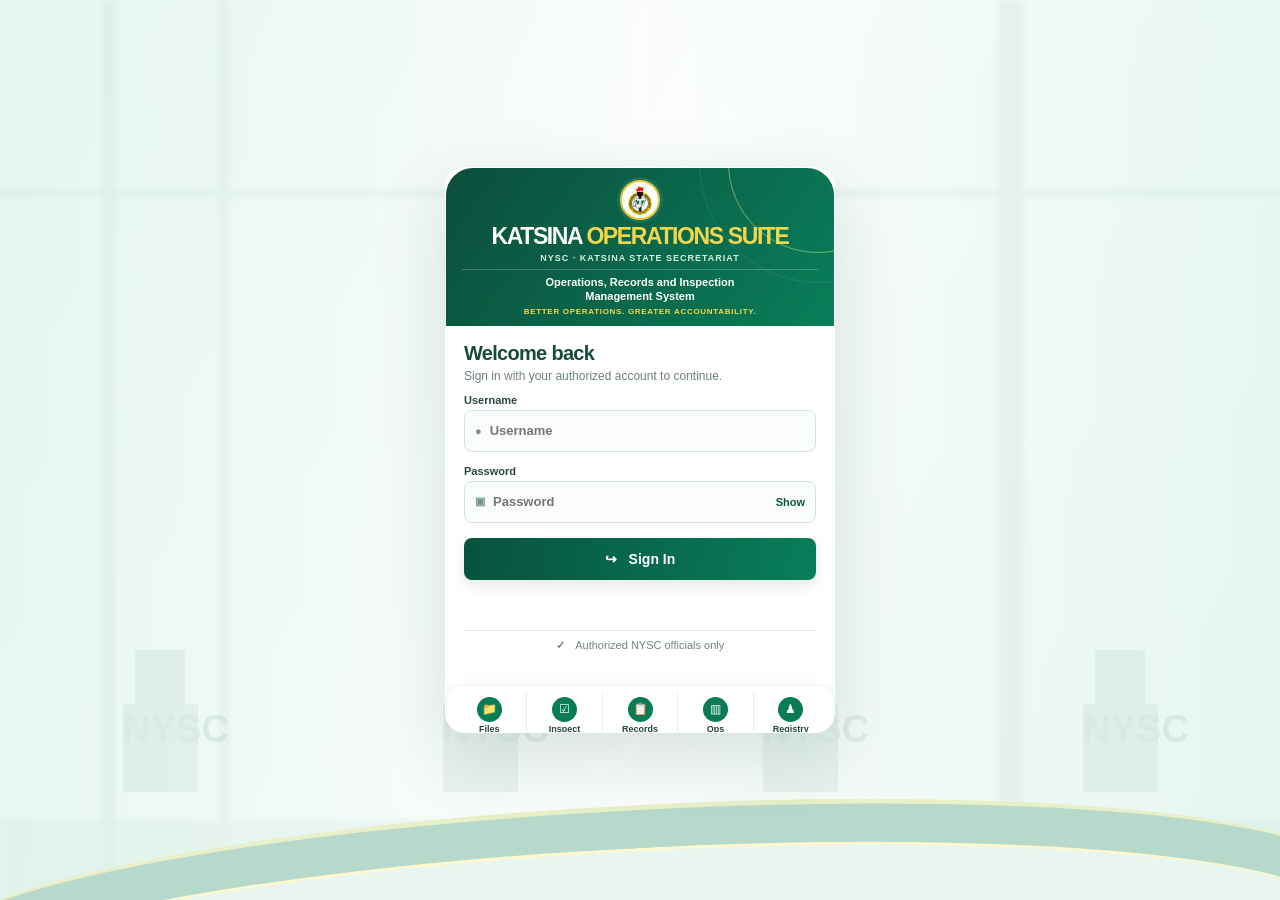
==== commit fbf9f233: "Add files via upload" ====
--- a/frontend/index.html
+++ b/frontend/index.html
@@ -25,7 +25,7 @@
     <div class="login-shortcuts"><div><span>📁</span><b>Files</b></div><div><span>☑</span><b>Inspect</b></div><div><span>📋</span><b>Records</b></div><div><span>▥</span><b>Ops</b></div><div><span>♟</span><b>Registry</b></div></div>
   </section>
 </div>
-<div id="appShell" class="app-shell hidden"><header class="app-brandbar"><div class="brandbar-mark"><span class="nysc-emblem mini"><span class="emblem-shield">✚</span></span><div><strong>Katsina Operations Suite</strong><small>File Movement Register</small></div><i></i></div><button id="menuToggle" class="menu-toggle" type="button" aria-label="Toggle navigation">☰</button></header><aside class="sidebar"><div class="side-brand"><div class="brand-mark small-mark">NYSC</div><div><strong>Katsina Operations</strong><span>STATE SECRETARIAT</span></div></div><nav><button class="nav-link active" data-page="dashboard">▦ <span>Dashboard</span></button><button class="nav-link" data-page="files">▤ <span>File Register</span></button><button class="nav-link" data-page="register" data-registry-only>＋ <span>Register a File</span></button><button class="nav-link" data-page="movements">⇄ <span>Movement Reports</span></button><button class="nav-link admin-only" data-page="users">♙ <span>Users & Branches</span></button><button class="nav-link admin-only" data-page="audit">◷ <span>Audit Trail</span></button></nav><div class="side-bottom"><span class="status-dot"></span> Secure registry workspace</div></aside><main class="main"><header class="topbar"><div><p class="eyebrow">KATSINA STATE SECRETARIAT</p><h2 id="pageTitle">Operations Dashboard</h2></div><div class="profile"><div class="avatar" id="avatar">SC</div><div><strong id="profileName">User</strong><span id="profileRole">Role</span></div><button id="logoutBtn" class="ghost">Sign out</button></div></header><section class="content"><div id="notice" class="notice hidden"></div>
+<div id="appShell" class="app-shell hidden"><header class="app-brandbar"><div class="brandbar-mark"><span class="nysc-emblem mini"><img src="assets/nysc-logo.png" alt="NYSC logo" onerror="this.style.display=none"><span class="emblem-shield">✚</span></span><div><strong>Katsina Operations Suite</strong><small>File Movement Register</small></div><i></i></div><button id="menuToggle" class="menu-toggle" type="button" aria-label="Toggle navigation">☰</button></header><aside class="sidebar"><div class="side-brand"><div class="brand-mark small-mark">NYSC</div><div><strong>Katsina Operations</strong><span>STATE SECRETARIAT</span></div></div><nav><button class="nav-link active" data-page="dashboard">▦ <span>Dashboard</span></button><button class="nav-link" data-page="files">▤ <span>File Register</span></button><button class="nav-link" data-page="register" data-registry-only>＋ <span>Register a File</span></button><button class="nav-link" data-page="movements">⇄ <span>Movement Reports</span></button><button class="nav-link admin-only" data-page="users">♙ <span>Users & Branches</span></button><button class="nav-link admin-only" data-page="audit">◷ <span>Audit Trail</span></button></nav><div class="side-bottom"><span class="status-dot"></span> Secure registry workspace</div></aside><main class="main"><header class="topbar"><div><p class="eyebrow">KATSINA STATE SECRETARIAT</p><h2 id="pageTitle">Operations Dashboard</h2></div><div class="profile"><div class="avatar" id="avatar">SC</div><div><strong id="profileName">User</strong><span id="profileRole">Role</span></div><button id="logoutBtn" class="ghost">Sign out</button></div></header><section class="content"><div id="notice" class="notice hidden"></div>
 <section class="page" id="page-dashboard"><div class="welcome-row"><div><h3 id="dashboardGreeting">Good day. Here is your operations overview.</h3><p class="muted" id="dashboardDescription">Monitor file custody, circulation, returns and overdue records across authorised offices.</p></div><button class="primary" data-goto="register" data-registry-only>＋ Register file</button></div><div class="filterbar"><label>From date<input type="date" id="dashStart"></label><label>To date<input type="date" id="dashEnd"></label><label>Location<select id="dashLocation"><option>All locations</option></select></label><button class="secondary" id="refreshDashboard">Refresh</button></div><div class="stat-grid"><article class="stat-card"><div class="stat-icon green">▤</div><span>Total registered files</span><strong id="statTotal">—</strong><small>All active records</small></article><article class="stat-card"><div class="stat-icon blue">↓</div><span>Collected today</span><strong id="statCollected">—</strong><small>Files registered today</small></article><article class="stat-card"><div class="stat-icon violet">↩</div><span>Returned today</span><strong id="statReturned">—</strong><small>Confirmed returns</small></article><article class="stat-card"><div class="stat-icon amber">⇄</div><span>In circulation</span><strong id="statCirculating">—</strong><small>Issued and acknowledged</small></article><article class="stat-card"><div class="stat-icon red">!</div><span>Overdue</span><strong id="statOverdue">—</strong><small>Past agreed return date</small></article><article class="stat-card"><div class="stat-icon amber">↗</div><span>Awaiting acknowledgement</span><strong id="statUnack">—</strong><small>Dispatched, not confirmed</small></article></div><div class="two-col"><article class="panel"><div class="panel-head"><div><h3>Files by current location</h3><p class="muted">Physical custody snapshot</p></div></div><div id="locationList" class="location-list"><p class="muted">Loading records…</p></div></article><article class="panel"><div class="panel-head"><div><h3>Recent file activity</h3><p class="muted">Latest registrations</p></div><button class="text-btn" data-goto="files">View register →</button></div><div class="table-wrap"><table><thead><tr><th>Reference</th><th>File</th><th>Status</th></tr></thead><tbody id="recentRows"><tr><td colspan="3">Loading…</td></tr></tbody></table></div></article></div><p class="last-updated" id="lastUpdated"></p></section>
 <section class="page hidden" id="page-files"><div class="page-intro"><div><h3>Central File Register</h3><p class="muted">Search by reference, title, subject, Corps Member State Code or current holder.</p></div></div><div class="filterbar"><label class="grow">Search<input id="fileSearch" placeholder="e.g. KT/26B/0001 or KNS-FM-2026-000001"></label><label>Current location<select id="fileLocation"><option>All locations</option></select></label><label>Status<select id="fileStatus"><option value="">All statuses</option><option>At Registry</option><option>In Transit</option><option>In Circulation</option><option>Returned</option><option>Overdue</option></select></label><label>From<input type="date" id="fileStart"></label><label>To<input type="date" id="fileEnd"></label><button class="secondary" id="searchFiles">Search</button></div><div class="panel"><div class="table-wrap"><table><thead><tr><th>Reference / State Code</th><th>File details</th><th>Current location</th><th>Holder</th><th>Registered</th><th>Due date</th><th>Status</th><th></th></tr></thead><tbody id="filesRows"><tr><td colspan="8">Use search to load files.</td></tr></tbody></table></div></div></section>
 <section class="page hidden" id="page-register" data-registry-only><div class="page-intro"><div><h3>Register a File</h3><p class="muted">Record a file in Central Registry and optionally issue it to an office.</p></div></div><div class="form-panel"><form id="registerForm" class="form-grid">
--- a/frontend/styles.css
+++ b/frontend/styles.css
@@ -44,7 +44,7 @@
   display: grid;
   place-items: center;
   padding: 24px;
-  background-image: linear-gradient(135deg, rgba(8, 46, 34, .68), rgba(10, 72, 49, .40)), url("assets/login-background.jpg");
+  background-image: linear-gradient(135deg, rgba(8, 46, 34, .68), rgba(10, 72, 49, .40)), url("assets/login-background.png");
   background-size: cover;
   background-position: center;
   background-repeat: no-repeat;
@@ -589,3 +589,838 @@
 .nav-link{border-radius:10px}
 @media(max-width:900px){.stat-grid{grid-template-columns:repeat(2,minmax(0,1fr))}.welcome-row h3{font-size:29px}.content{padding:20px}.topbar{padding:15px 20px}}
 @media(max-width:600px){.login-wrap{padding:20px 14px 42px}.login-card{width:100%;border-radius:22px}.login-brand{border-radius:21px 21px 0 0;padding:22px 14px 16px}.login-body{padding:20px 18px 14px}.login-shortcuts{margin-bottom:-25px}.app-brandbar{height:72px;padding:0 16px}.main{min-height:calc(100vh - 72px)}.sidebar{top:72px;height:calc(100vh - 72px)}.topbar{padding:14px 16px;align-items:flex-start}.profile{gap:7px}.profile .avatar{display:none}.content{padding:14px 14px 32px}.welcome-row{flex-direction:column}.welcome-row h3{font-size:26px}.welcome-row>.primary{width:100%}.stat-grid{gap:10px}.stat-card{padding:17px;min-height:105px}.stat-card strong{font-size:32px;margin-top:15px}.filterbar{flex-wrap:wrap}.filterbar label{min-width:calc(50% - 8px)}.two-col{grid-template-columns:1fr}}
+
+
+
+/* Responsive layout improvements: desktop, tablet and mobile */
+*,
+*::before,
+*::after {
+  box-sizing: border-box;
+}
+
+html {
+  width: 100%;
+  min-width: 320px;
+  -webkit-text-size-adjust: 100%;
+  text-size-adjust: 100%;
+}
+
+body {
+  width: 100%;
+  min-width: 320px;
+  margin: 0;
+  overflow-x: hidden;
+}
+
+img, svg, video, canvas {
+  max-width: 100%;
+  height: auto;
+}
+
+input, select, textarea, button {
+  max-width: 100%;
+  font: inherit;
+}
+
+input, select, textarea {
+  min-width: 0;
+}
+
+button, .btn, a {
+  touch-action: manipulation;
+}
+
+.app-shell, .app-layout, .main-content, main, .page, .content,
+.dashboard, .dashboard-content, .container, .form-panel {
+  min-width: 0;
+  max-width: 100%;
+}
+
+.table-wrap, .table-responsive, .data-table-wrap {
+  width: 100%;
+  overflow-x: auto;
+  -webkit-overflow-scrolling: touch;
+}
+
+table {
+  max-width: 100%;
+}
+
+@media (max-width: 1024px) {
+  .app-shell, .app-layout {
+    grid-template-columns: minmax(0, 1fr) !important;
+  }
+
+  .sidebar {
+    width: 100%;
+    max-width: 100%;
+  }
+
+  .main-content, main, .content {
+    width: 100%;
+    padding-left: clamp(12px, 2.5vw, 24px);
+    padding-right: clamp(12px, 2.5vw, 24px);
+  }
+
+  .dashboard-grid, .stats-grid, .cards-grid, .quick-actions-grid {
+    grid-template-columns: repeat(2, minmax(0, 1fr));
+  }
+
+  .topbar, .app-header, .navbar, .header-inner {
+    flex-wrap: wrap;
+    gap: 12px;
+  }
+}
+
+@media (max-width: 640px) {
+  body {
+    font-size: 15px;
+  }
+
+  .login-wrap, .login-page, .login-layout {
+    min-height: 100svh;
+    padding: 16px;
+    background-position: center;
+  }
+
+  .login-card, .login-panel, .auth-card, .login-box {
+    width: 100%;
+    max-width: 440px;
+    margin: 0 auto;
+    padding: clamp(18px, 5vw, 28px);
+  }
+
+  .login-brand, .brand, .brand-header {
+    gap: 10px;
+  }
+
+  .login-brand img, .brand img, .brand-logo, .logo {
+    max-width: 64px;
+    max-height: 64px;
+    object-fit: contain;
+  }
+
+  .app-header, .topbar, .navbar, .header-inner {
+    align-items: flex-start;
+    padding: 12px 14px;
+  }
+
+  .header-brand, .brand-title, .app-title {
+    min-width: 0;
+    overflow-wrap: anywhere;
+  }
+
+  .header-brand h1, .brand-title h1, .app-title {
+    font-size: clamp(17px, 4.8vw, 22px);
+    line-height: 1.25;
+  }
+
+  .nav, .nav-links, .navigation, .navbar-nav {
+    display: flex;
+    flex-wrap: wrap;
+    gap: 6px;
+    width: 100%;
+  }
+
+  .nav a, .nav button, .nav-links a, .navigation a, .navbar-nav a {
+    min-height: 42px;
+    display: inline-flex;
+    align-items: center;
+    justify-content: center;
+    padding: 9px 11px;
+  }
+
+  .main-content, main, .content, .page, .dashboard-content {
+    padding: 14px !important;
+  }
+
+  .page-intro, .page-header, .section-header, .dashboard-heading {
+    align-items: flex-start;
+    flex-direction: column;
+    gap: 10px;
+  }
+
+  .dashboard-grid, .stats-grid, .cards-grid, .quick-actions-grid,
+  .form-grid, .two-column, .content-grid {
+    grid-template-columns: minmax(0, 1fr) !important;
+  }
+
+  .span-two {
+    grid-column: auto !important;
+  }
+
+  .stat-card, .metric-card, .dashboard-card, .card {
+    min-width: 0;
+    padding: 16px;
+  }
+
+  .form-panel {
+    padding: 14px;
+  }
+
+  label {
+    min-width: 0;
+    overflow-wrap: anywhere;
+  }
+
+  input, select, textarea {
+    width: 100%;
+    min-height: 44px;
+    font-size: 16px;
+  }
+
+  textarea {
+    min-height: 90px;
+  }
+
+  button, .btn, .primary, .secondary {
+    min-height: 44px;
+  }
+
+  .form-actions, .button-row, .actions {
+    display: flex;
+    flex-wrap: wrap;
+    gap: 10px;
+  }
+
+  .form-actions button, .button-row button {
+    flex: 1 1 140px;
+  }
+
+  .table-wrap table, .table-responsive table, .data-table-wrap table {
+    min-width: 620px;
+  }
+
+  .modal, .dialog, .modal-content {
+    width: calc(100% - 24px);
+    max-width: none;
+    max-height: calc(100svh - 24px);
+    overflow: auto;
+    margin: 12px;
+  }
+
+  .footer, .login-footer {
+    flex-wrap: wrap;
+    text-align: center;
+    gap: 10px;
+  }
+}
+
+@media (prefers-reduced-motion: reduce) {
+  *, *::before, *::after {
+    scroll-behavior: auto !important;
+    animation-duration: 0.01ms !important;
+    animation-iteration-count: 1 !important;
+    transition-duration: 0.01ms !important;
+  }
+}
+
+
+
+/* Compact, comfortable login card sizing */
+.login-wrap,
+.login-page,
+.login-layout {
+  padding: clamp(12px, 3vh, 28px) 16px;
+}
+
+.login-card,
+.login-panel,
+.auth-card,
+.login-box {
+  width: min(100%, 520px);
+  max-width: 520px;
+  margin-inline: auto;
+}
+
+.login-card .login-brand,
+.login-panel .login-brand,
+.auth-card .login-brand,
+.login-box .login-brand {
+  padding: 22px 24px;
+}
+
+.login-card .login-form,
+.login-panel .login-form,
+.auth-card .login-form,
+.login-box .login-form {
+  padding: 24px 28px;
+}
+
+.login-card h1,
+.login-panel h1,
+.auth-card h1,
+.login-box h1 {
+  font-size: clamp(1.65rem, 3vw, 2.15rem);
+  line-height: 1.15;
+}
+
+.login-card input,
+.login-panel input,
+.auth-card input,
+.login-box input {
+  min-height: 48px;
+}
+
+@media (min-width: 641px) {
+  .login-card,
+  .login-panel,
+  .auth-card,
+  .login-box {
+    max-width: 500px;
+  }
+}
+
+@media (max-width: 640px) {
+  .login-wrap,
+  .login-page,
+  .login-layout {
+    padding: 12px;
+  }
+
+  .login-card,
+  .login-panel,
+  .auth-card,
+  .login-box {
+    width: 100%;
+    max-width: 420px;
+  }
+
+  .login-card .login-brand,
+  .login-panel .login-brand,
+  .auth-card .login-brand,
+  .login-box .login-brand {
+    padding: 18px 16px;
+  }
+
+  .login-card .login-form,
+  .login-panel .login-form,
+  .auth-card .login-form,
+  .login-box .login-form {
+    padding: 20px 18px;
+  }
+}
+
+
+/* Further reduce login card footprint */
+.login-card,
+.login-panel,
+.auth-card,
+.login-box {
+  width: min(92vw, 390px) !important;
+  max-width: 390px !important;
+}
+
+.login-card .login-brand,
+.login-panel .login-brand,
+.auth-card .login-brand,
+.login-box .login-brand {
+  padding: 14px 18px !important;
+}
+
+.login-card .login-form,
+.login-panel .login-form,
+.auth-card .login-form,
+.login-box .login-form {
+  padding: 16px 20px !important;
+}
+
+.login-card h1,
+.login-panel h1,
+.auth-card h1,
+.login-box h1 {
+  font-size: 1.55rem !important;
+  margin-top: 0.25rem;
+  margin-bottom: 0.4rem;
+}
+
+.login-card p,
+.login-panel p,
+.auth-card p,
+.login-box p {
+  margin-top: 0.35rem;
+  margin-bottom: 0.65rem;
+}
+
+.login-card input,
+.login-panel input,
+.auth-card input,
+.login-box input {
+  min-height: 42px !important;
+}
+
+@media (max-width: 640px) {
+  .login-card,
+  .login-panel,
+  .auth-card,
+  .login-box {
+    width: min(94vw, 360px) !important;
+    max-width: 360px !important;
+  }
+
+  .login-card .login-brand,
+  .login-panel .login-brand,
+  .auth-card .login-brand,
+  .login-box .login-brand {
+    padding: 12px 14px !important;
+  }
+
+  .login-card .login-form,
+  .login-panel .login-form,
+  .auth-card .login-form,
+  .login-box .login-form {
+    padding: 14px 16px !important;
+  }
+}
+
+
+/* Center the complete login panel and size it to fit the viewport */
+#loginScreen.login-wrap {
+  min-height: 100vh;
+  min-height: 100svh;
+  width: 100%;
+  display: flex;
+  align-items: center;
+  justify-content: center;
+  padding: 20px 16px;
+  overflow-y: auto;
+  overflow-x: hidden;
+}
+
+#loginScreen .login-card {
+  width: min(100%, 570px) !important;
+  max-width: 570px !important;
+  margin: auto !important;
+  padding: 0 !important;
+  flex: 0 0 auto;
+  overflow: hidden;
+}
+
+#loginScreen .login-brand {
+  padding: 16px 24px !important;
+}
+
+#loginScreen .nysc-emblem {
+  width: 54px;
+  height: 54px;
+  margin: 0 auto 8px;
+}
+
+#loginScreen .login-brand h1 {
+  font-size: clamp(21px, 2.2vw, 30px);
+  line-height: 1.12;
+  margin: 5px 0;
+}
+
+#loginScreen .login-office,
+#loginScreen .login-subtitle,
+#loginScreen .brand-tagline {
+  margin-top: 5px;
+  margin-bottom: 7px;
+}
+
+#loginScreen .brand-rule {
+  margin: 8px auto;
+}
+
+#loginScreen .login-body {
+  padding: 20px 28px 12px !important;
+}
+
+#loginScreen .login-body h2 {
+  font-size: 26px;
+  margin: 0 0 5px;
+}
+
+#loginScreen .login-intro {
+  margin: 0 0 14px;
+}
+
+#loginScreen #loginForm {
+  gap: 10px;
+  margin: 14px 0 10px;
+}
+
+#loginScreen .login-input-wrap input {
+  min-height: 44px;
+}
+
+#loginScreen .login-submit {
+  min-height: 48px;
+}
+
+#loginScreen .login-authorized {
+  margin: 12px 0 0;
+  padding-top: 10px;
+}
+
+#loginScreen .login-shortcuts {
+  padding: 10px 12px !important;
+}
+
+#loginScreen .login-shortcuts > div {
+  padding: 4px 8px;
+}
+
+@media (max-width: 640px) {
+  #loginScreen.login-wrap {
+    padding: 12px;
+  }
+  #loginScreen .login-card {
+    width: min(100%, 420px) !important;
+    max-width: 420px !important;
+  }
+  #loginScreen .login-brand {
+    padding: 14px 16px !important;
+  }
+  #loginScreen .login-body {
+    padding: 18px 18px 10px !important;
+  }
+}
+
+@media (max-height: 760px) and (min-width: 641px) {
+  #loginScreen.login-wrap {
+    align-items: flex-start;
+  }
+  #loginScreen .login-brand {
+    padding-top: 10px !important;
+    padding-bottom: 10px !important;
+  }
+  #loginScreen .login-body {
+    padding-top: 14px !important;
+    padding-bottom: 8px !important;
+  }
+  #loginScreen .nysc-emblem {
+    width: 42px;
+    height: 42px;
+  }
+}
+
+
+/* Match the supplied login reference proportions */
+#loginScreen.login-wrap {
+  min-height: 100vh;
+  min-height: 100svh;
+  display: flex;
+  align-items: center;
+  justify-content: center;
+  padding: 22px 16px;
+}
+
+#loginScreen .login-card {
+  width: 570px !important;
+  max-width: calc(100vw - 32px) !important;
+  margin: auto !important;
+}
+
+#loginScreen .login-brand {
+  padding: 18px 22px !important;
+}
+
+#loginScreen .nysc-emblem {
+  width: 52px !important;
+  height: 52px !important;
+  margin-bottom: 7px !important;
+}
+
+#loginScreen .login-brand h1 {
+  font-size: 29px !important;
+  line-height: 1.12 !important;
+  margin: 4px 0 !important;
+}
+
+#loginScreen .login-body {
+  padding: 24px 26px 14px !important;
+}
+
+#loginScreen .login-body h2 {
+  font-size: 26px !important;
+  margin: 0 0 5px !important;
+}
+
+#loginScreen .login-body p {
+  margin-top: 5px;
+  margin-bottom: 12px;
+}
+
+#loginScreen .login-body label {
+  margin-bottom: 5px;
+}
+
+#loginScreen .login-body input {
+  min-height: 46px !important;
+}
+
+#loginScreen .login-submit {
+  min-height: 48px !important;
+  margin-top: 2px;
+}
+
+#loginScreen .login-authorized {
+  margin-top: 12px !important;
+  padding-top: 10px !important;
+}
+
+#loginScreen .login-shortcuts {
+  margin-top: 12px !important;
+  padding: 10px 12px !important;
+}
+
+@media (max-width: 640px) {
+  #loginScreen.login-wrap {
+    padding: 12px;
+  }
+  #loginScreen .login-card {
+    width: min(100%, 420px) !important;
+    max-width: 420px !important;
+  }
+  #loginScreen .login-brand {
+    padding: 14px 15px !important;
+  }
+  #loginScreen .login-body {
+    padding: 18px 18px 12px !important;
+  }
+  #loginScreen .login-brand h1 {
+    font-size: clamp(21px, 6vw, 27px) !important;
+  }
+}
+
+/* Very small, centered login card */
+#loginScreen.login-wrap {
+  min-height: 100vh;
+  min-height: 100svh;
+  display: flex;
+  align-items: center;
+  justify-content: center;
+  padding: 16px 12px;
+}
+
+#loginScreen .login-card {
+  width: min(100%, 390px) !important;
+  max-width: 390px !important;
+  margin: auto !important;
+  padding: 0 !important;
+  border-radius: 20px;
+}
+
+#loginScreen .login-brand {
+  padding: 12px 16px 10px !important;
+}
+
+#loginScreen .nysc-emblem {
+  width: 40px !important;
+  height: 40px !important;
+  margin-bottom: 4px !important;
+}
+
+#loginScreen .login-brand h1 {
+  font-size: clamp(18px, 4.8vw, 23px) !important;
+  line-height: 1.12 !important;
+  margin: 3px 0 !important;
+}
+
+#loginScreen .login-office {
+  font-size: 9px !important;
+  margin: 2px 0 6px !important;
+}
+
+#loginScreen .brand-rule {
+  margin: 6px auto !important;
+}
+
+#loginScreen .login-subtitle {
+  font-size: 11px !important;
+  line-height: 1.25 !important;
+  margin: 0 0 3px !important;
+}
+
+#loginScreen .brand-tagline {
+  font-size: 8px !important;
+  margin: 3px 0 0 !important;
+}
+
+#loginScreen .login-body {
+  padding: 16px 18px 12px !important;
+}
+
+#loginScreen .login-body h2 {
+  font-size: 20px !important;
+  margin: 0 0 3px !important;
+}
+
+#loginScreen .login-intro {
+  font-size: 12px !important;
+  margin: 0 0 10px !important;
+  line-height: 1.35;
+}
+
+#loginScreen .login-status {
+  padding: 8px 10px !important;
+  margin-bottom: 9px !important;
+  font-size: 12px;
+}
+
+#loginScreen .login-body form {
+  gap: 8px !important;
+  margin: 0 0 9px !important;
+}
+
+#loginScreen .login-body label {
+  font-size: 11px !important;
+  gap: 4px !important;
+}
+
+#loginScreen .login-input-wrap {
+  min-height: 42px !important;
+  border-radius: 8px !important;
+  padding: 0 10px !important;
+  gap: 8px !important;
+}
+
+#loginScreen .login-input-wrap input {
+  min-height: 40px !important;
+  font-size: 13px !important;
+}
+
+#loginScreen .password-toggle {
+  font-size: 11px;
+  padding: 6px 0;
+}
+
+#loginScreen .login-submit {
+  min-height: 42px !important;
+  border-radius: 8px !important;
+  font-size: 14px !important;
+}
+
+#loginScreen .login-authorized {
+  font-size: 11px !important;
+  padding-top: 8px !important;
+  margin-top: 8px !important;
+}
+
+#loginScreen .login-shortcuts {
+  margin-top: 9px !important;
+  margin-bottom: -14px !important;
+  padding: 7px 5px !important;
+  border-radius: 14px !important;
+}
+
+#loginScreen .login-shortcuts div {
+  gap: 2px !important;
+  font-size: 9px !important;
+}
+
+#loginScreen .login-shortcuts span {
+  width: 25px !important;
+  height: 25px !important;
+  font-size: 12px !important;
+}
+
+#loginScreen .login-shortcuts b {
+  font-size: 9px !important;
+}
+
+@media (max-width: 640px) {
+  #loginScreen.login-wrap {
+    padding: 12px;
+  }
+
+  #loginScreen .login-card {
+    width: min(100%, 370px) !important;
+    max-width: 370px !important;
+  }
+
+  #loginScreen .login-brand {
+    padding: 12px 12px 10px !important;
+  }
+
+  #loginScreen .login-body {
+    padding: 15px 15px 11px !important;
+  }
+}
+
+@media (max-height: 700px) {
+  #loginScreen.login-wrap {
+    align-items: flex-start;
+  }
+}
+
+
+/* Mobile navigation and overflow correction (latest responsive patch) */
+html, body { width:100%; max-width:100%; overflow-x:clip; }
+.app-shell { position:relative; min-width:0; }
+.app-brandbar, .brandbar-mark, .main, .topbar, .content, .welcome-row { min-width:0; max-width:100%; }
+.brandbar-mark strong { overflow-wrap:anywhere; }
+.topbar h2, .welcome-row h3, .page-intro h3 { overflow-wrap:anywhere; word-break:normal; }
+.menu-toggle { flex:0 0 44px; display:grid; place-items:center; }
+
+@media (max-width:720px) {
+  .app-brandbar { height:72px; min-height:72px; padding:0 14px; gap:10px; }
+  .brandbar-mark { gap:9px; flex:1 1 auto; overflow:hidden; }
+  .brandbar-mark strong { font-size:14px; line-height:1.25; }
+  .brandbar-mark small { font-size:10px; margin-top:3px; }
+  .brandbar-mark i { display:none; }
+  .menu-toggle { position:relative; z-index:21; }
+  .sidebar {
+    position:fixed !important;
+    top:72px !important;
+    left:0 !important;
+    bottom:0 !important;
+    width:min(82vw, 300px) !important;
+    height:auto !important;
+    min-height:0 !important;
+    padding:16px 14px 20px !important;
+    display:flex !important;
+    flex-direction:column !important;
+    overflow-y:auto !important;
+    overflow-x:hidden !important;
+    background:#064735 !important;
+    transform:translateX(-110%);
+    transition:transform .22s ease;
+    box-shadow:12px 0 32px rgba(0,0,0,.2) !important;
+    z-index:20 !important;
+  }
+  .app-shell.menu-open .sidebar { transform:translateX(0); }
+  .app-shell.menu-open::after {
+    content:"";
+    position:fixed;
+    inset:72px 0 0;
+    background:rgba(12,30,24,.42);
+    z-index:19;
+  }
+  .side-brand { display:flex !important; padding:4px 6px 16px !important; margin-bottom:8px; }
+  .sidebar nav { display:grid !important; grid-template-columns:1fr !important; gap:5px !important; margin-top:8px !important; overflow:visible !important; }
+  .sidebar .nav-link { width:100%; min-width:0; justify-content:flex-start; flex:initial; padding:13px 14px !important; margin:0 !important; font-size:14px; }
+  .sidebar .nav-link span { font-size:13px !important; }
+  .side-bottom { display:block !important; margin-top:auto; padding-top:20px; }
+  .main { width:100%; min-width:0; min-height:calc(100vh - 72px); }
+  .topbar { display:flex; flex-wrap:wrap; gap:10px; align-items:center; padding:13px 14px !important; }
+  .topbar > div:first-child { flex:1 1 150px; min-width:0; }
+  .topbar h2 { font-size:16px !important; line-height:1.25; margin:0; }
+  .profile { max-width:100%; min-width:0; flex-wrap:wrap; justify-content:flex-end; }
+  .profile .ghost { white-space:normal; }
+  .content { padding:14px 12px 28px !important; }
+  .welcome-row { gap:14px; }
+  .welcome-row h3 { font-size:clamp(21px, 6vw, 27px) !important; line-height:1.2; }
+  .welcome-row p { font-size:13px; line-height:1.45; }
+  .filterbar { display:grid !important; grid-template-columns:minmax(0,1fr) !important; width:100%; min-width:0; }
+  .filterbar label { min-width:0 !important; width:100%; }
+  .stat-grid { grid-template-columns:repeat(2,minmax(0,1fr)) !important; }
+  .stat-card { min-width:0; padding:12px !important; }
+  .stat-card span { overflow-wrap:anywhere; }
+  .stat-card strong { font-size:clamp(22px, 6vw, 30px) !important; }
+  .two-col { grid-template-columns:minmax(0,1fr) !important; }
+  .table-wrap { width:100%; max-width:100%; overflow-x:auto; -webkit-overflow-scrolling:touch; }
+  .table-wrap table { min-width:650px; }
+  .form-grid { grid-template-columns:minmax(0,1fr) !important; }
+  .span-two { grid-column:auto !important; }
+}
+@media (max-width:380px) {
+  .brandbar-mark strong { font-size:12px; }
+  .brandbar-mark small { font-size:9px; }
+  .stat-grid { grid-template-columns:minmax(0,1fr) !important; }
+  .login-shortcuts { gap:0; }
+  .login-shortcuts b { font-size:9px; }
+}
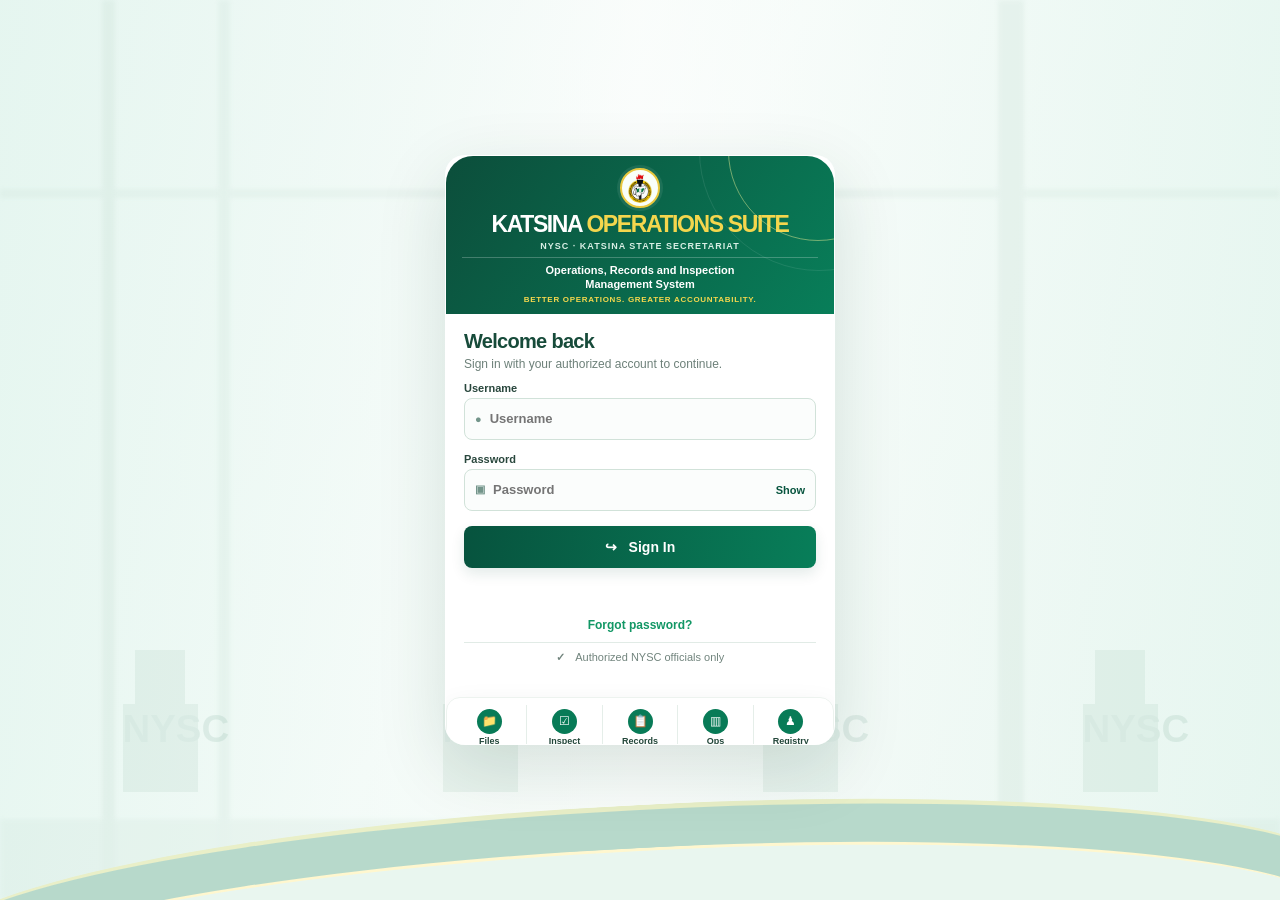
==== commit 83171b5e: "Add files via upload" ====
--- a/frontend/index.html
+++ b/frontend/index.html
@@ -18,7 +18,7 @@
         <label>Username<div class="login-input-wrap"><span aria-hidden="true">●</span><input id="username" autocomplete="username" placeholder="Username" required></div></label>
         <label>Password<div class="login-input-wrap"><span aria-hidden="true">▣</span><input id="password" type="password" autocomplete="current-password" placeholder="Password" required><button id="togglePassword" class="password-toggle" type="button">Show</button></div></label>
         <button class="primary full login-submit" type="submit"><span aria-hidden="true">↪</span> Sign In</button>
-        <p id="loginError" class="error"></p>
+        <p id="loginError" class="error"></p><button id="forgotPassword" class="text-btn" type="button">Forgot password?</button>
       </form>
       <p class="login-authorized"><span>✓</span> Authorized NYSC officials only</p>
     </div>
@@ -43,6 +43,6 @@
 </div></div>
 <div class="span-two form-actions"><button class="primary" type="submit">Register file</button><button class="secondary" type="reset">Clear form</button></div></form></div></section>
 <section class="page hidden" id="page-movements"><div class="page-intro"><div><h3>File Movement Report</h3><p class="muted">Dispatches, acknowledgements, returns and movement dates.</p></div><button class="secondary" id="exportMovements">Export CSV</button></div><div class="filterbar"><label>From date<input type="date" id="movementStart"></label><label>To date<input type="date" id="movementEnd"></label><button class="secondary" id="loadMovements">Generate report</button></div><div class="panel"><div class="table-wrap"><table><thead><tr><th>Date / time</th><th>File</th><th>Action</th><th>From</th><th>To</th><th>Sender</th><th>Recipient</th><th>Received</th><th>Return due</th></tr></thead><tbody id="movementRows"><tr><td colspan="9">Generate a report to view movements.</td></tr></tbody></table></div></div></section>
-<section class="page hidden" id="page-users"><div class="page-intro"><div><h3>Users & Branches</h3><p class="muted">Create accounts for branch/unit heads, ZIs and LGIs; manage authorised offices.</p></div></div><div class="two-col"><div class="form-panel"><h3>Create user account</h3><form id="userForm" class="form-grid one-col"><label>Full name<input name="full_name" required></label><label>Username<input name="username" required></label><label>Temporary password<input name="password" type="password" minlength="12" required><small>At least 12 characters. Share securely and require a change policy.</small></label><label>Role<select name="role" required><option>Central Registry</option><option>Registry Officer</option><option>Branch Head</option><option>Zonal Inspector</option><option>Local Government Inspector</option><option>Read-only Auditor</option></select></label><label>Assigned branch<select name="branch_id" class="branch-id-options"><option value="">No branch assigned</option></select></label><button class="primary" type="submit">Create account</button></form><hr><h3>Add branch / office</h3><form id="branchForm" class="form-grid one-col"><label>Branch name<input name="name" required></label><label>Type<select name="branch_type"><option>Secretariat Branch</option><option>State Office</option><option>Registry</option><option>Zonal Office</option><option>LGA Office</option></select></label><label>Physical location<input name="location" value="Katsina State Secretariat"></label><button class="secondary" type="submit">Add branch</button></form></div><div class="panel"><div class="panel-head"><h3>Authorised accounts</h3><button class="secondary" id="reloadUsers">Refresh</button></div><div class="table-wrap"><table><thead><tr><th>Name</th><th>Username</th><th>Role</th><th>Branch</th><th>Active</th><th></th></tr></thead><tbody id="usersRows"><tr><td colspan="6">Loading…</td></tr></tbody></table></div><hr><div class="panel-head"><h3>Registered branches</h3></div><div id="branchList" class="location-list"></div></div></div></section>
+<section class="page hidden" id="page-users"><div class="page-intro"><div><h3>Users & Branches</h3><p class="muted">Create accounts for branch/unit heads, ZIs and LGIs; manage authorised offices.</p></div></div><div class="two-col"><div class="form-panel"><h3>Create user account</h3><form id="userForm" class="form-grid one-col"><label>Full name<input name="full_name" required></label><label>Username<input name="username" required></label><label>Temporary password<input name="password" type="password" minlength="8" required><small>At least 8 characters. Share securely and require a change policy.</small></label><label>Role<select name="role" required><option>Central Registry</option><option>Registry Officer</option><option>Branch Head</option><option>Zonal Inspector</option><option>Local Government Inspector</option><option>Read-only Auditor</option></select></label><label>Assigned branch<select name="branch_id" class="branch-id-options"><option value="">No branch assigned</option></select></label><button class="primary" type="submit">Create account</button></form><hr><h3>Add branch / office</h3><form id="branchForm" class="form-grid one-col"><label>Branch name<input name="name" required></label><label>Type<select name="branch_type"><option>Secretariat Branch</option><option>State Office</option><option>Registry</option><option>Zonal Office</option><option>LGA Office</option></select></label><label>Physical location<input name="location" value="Katsina State Secretariat"></label><button class="secondary" type="submit">Add branch</button></form></div><div class="panel"><div class="panel-head"><h3>Authorised accounts</h3><button class="secondary" id="reloadUsers">Refresh</button></div><div class="table-wrap"><table><thead><tr><th>Name</th><th>Username</th><th>Role</th><th>Branch</th><th>Active</th><th></th></tr></thead><tbody id="usersRows"><tr><td colspan="6">Loading…</td></tr></tbody></table></div><hr><div class="panel-head"><h3>Pending password-reset requests</h3></div><div id="resetRequests" class="location-list"><p class="muted">Loading…</p></div><hr><div class="panel-head"><h3>Registered branches</h3></div><div id="branchList" class="location-list"></div></div></div></section>
 <section class="page hidden" id="page-audit"><div class="page-intro"><div><h3>Audit Trail</h3><p class="muted">Recent sign-ins and sensitive record changes.</p></div><button class="secondary" id="loadAudit">Refresh</button></div><div class="panel"><div class="table-wrap"><table><thead><tr><th>Time</th><th>User</th><th>Action</th><th>Record</th><th>Details</th></tr></thead><tbody id="auditRows"><tr><td colspan="5">Loading…</td></tr></tbody></table></div></div></section>
 </section></main></div><div id="modal" class="modal hidden"><div class="modal-card"><button id="closeModal" class="modal-close">×</button><div id="modalContent"></div></div></div><script src="config.js"></script><script src="app.js"></script></body></html>
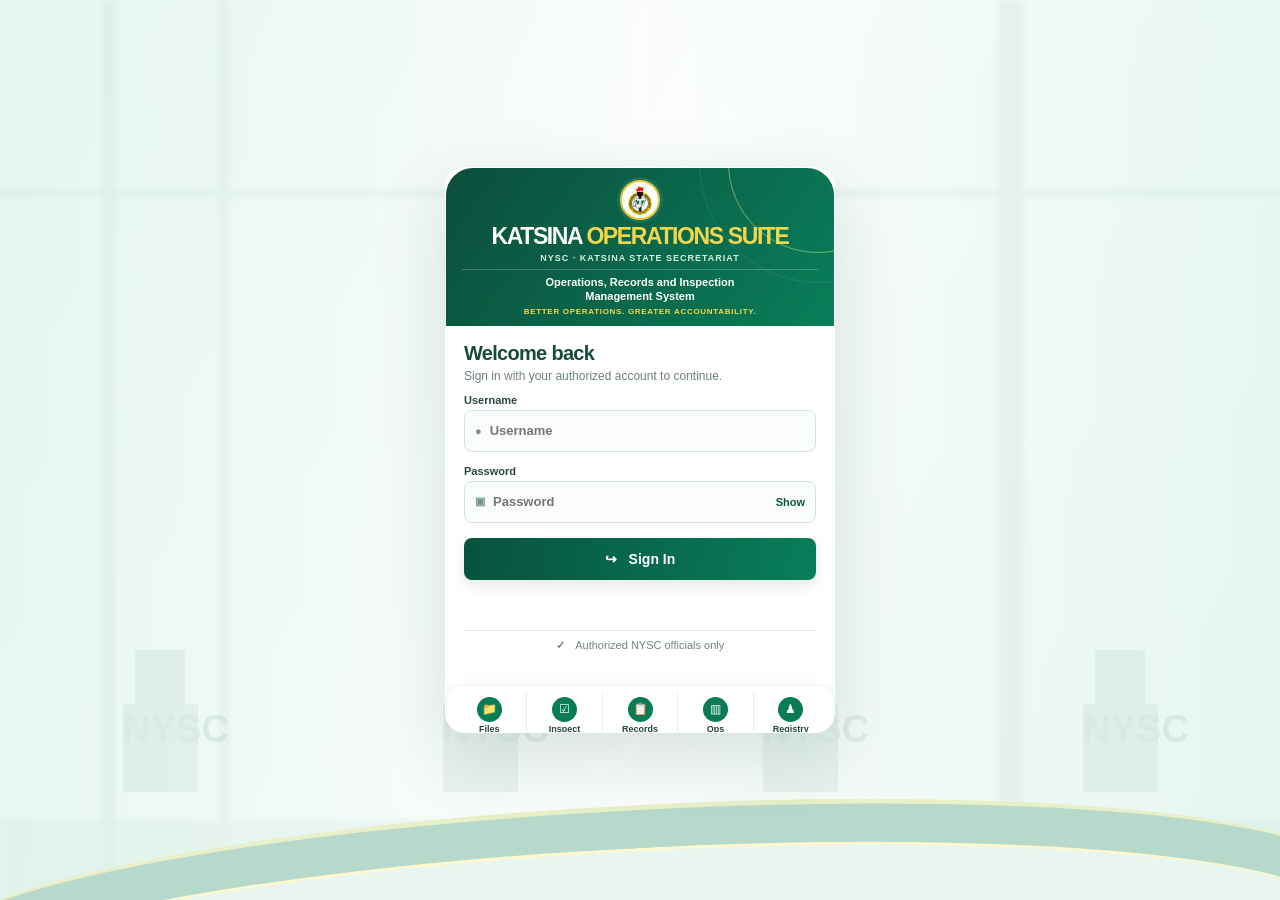
==== commit 84761561: "Add files via upload" ====
--- a/frontend/index.html
+++ b/frontend/index.html
@@ -18,14 +18,14 @@
         <label>Username<div class="login-input-wrap"><span aria-hidden="true">●</span><input id="username" autocomplete="username" placeholder="Username" required></div></label>
         <label>Password<div class="login-input-wrap"><span aria-hidden="true">▣</span><input id="password" type="password" autocomplete="current-password" placeholder="Password" required><button id="togglePassword" class="password-toggle" type="button">Show</button></div></label>
         <button class="primary full login-submit" type="submit"><span aria-hidden="true">↪</span> Sign In</button>
-        <p id="loginError" class="error"></p><button id="forgotPassword" class="text-btn" type="button">Forgot password?</button>
+        <p id="loginError" class="error"></p>
       </form>
       <p class="login-authorized"><span>✓</span> Authorized NYSC officials only</p>
     </div>
     <div class="login-shortcuts"><div><span>📁</span><b>Files</b></div><div><span>☑</span><b>Inspect</b></div><div><span>📋</span><b>Records</b></div><div><span>▥</span><b>Ops</b></div><div><span>♟</span><b>Registry</b></div></div>
   </section>
 </div>
-<div id="appShell" class="app-shell hidden"><header class="app-brandbar"><div class="brandbar-mark"><span class="nysc-emblem mini"><img src="assets/nysc-logo.png" alt="NYSC logo" onerror="this.style.display=none"><span class="emblem-shield">✚</span></span><div><strong>Katsina Operations Suite</strong><small>File Movement Register</small></div><i></i></div><button id="menuToggle" class="menu-toggle" type="button" aria-label="Toggle navigation">☰</button></header><aside class="sidebar"><div class="side-brand"><div class="brand-mark small-mark">NYSC</div><div><strong>Katsina Operations</strong><span>STATE SECRETARIAT</span></div></div><nav><button class="nav-link active" data-page="dashboard">▦ <span>Dashboard</span></button><button class="nav-link" data-page="files">▤ <span>File Register</span></button><button class="nav-link" data-page="register" data-registry-only>＋ <span>Register a File</span></button><button class="nav-link" data-page="movements">⇄ <span>Movement Reports</span></button><button class="nav-link admin-only" data-page="users">♙ <span>Users & Branches</span></button><button class="nav-link admin-only" data-page="audit">◷ <span>Audit Trail</span></button></nav><div class="side-bottom"><span class="status-dot"></span> Secure registry workspace</div></aside><main class="main"><header class="topbar"><div><p class="eyebrow">KATSINA STATE SECRETARIAT</p><h2 id="pageTitle">Operations Dashboard</h2></div><div class="profile"><div class="avatar" id="avatar">SC</div><div><strong id="profileName">User</strong><span id="profileRole">Role</span></div><button id="logoutBtn" class="ghost">Sign out</button></div></header><section class="content"><div id="notice" class="notice hidden"></div>
+<div id="appShell" class="app-shell hidden"><header class="app-brandbar"><div class="brandbar-mark"><span class="nysc-emblem mini"><span class="emblem-shield">✚</span></span><div><strong>Katsina Operations Suite</strong><small>File Movement Register</small></div><i></i></div><button id="menuToggle" class="menu-toggle" type="button" aria-label="Open navigation menu" aria-expanded="false" onclick="window.toggleOpsMenu(event)">☰</button></header><aside class="sidebar"><div class="side-brand"><div class="brand-mark small-mark">NYSC</div><div><strong>Katsina Operations</strong><span>STATE SECRETARIAT</span></div></div><nav><button class="nav-link active" data-page="dashboard">▦ <span>Dashboard</span></button><button class="nav-link" data-page="files">▤ <span>File Register</span></button><button class="nav-link" data-page="register" data-registry-only>＋ <span>Register a File</span></button><button class="nav-link" data-page="movements">⇄ <span>Movement Reports</span></button><button class="nav-link admin-only" data-page="users">♙ <span>Users & Branches</span></button><button class="nav-link admin-only" data-page="audit">◷ <span>Audit Trail</span></button></nav><div class="side-bottom"><span class="status-dot"></span> Secure registry workspace</div></aside><main class="main"><header class="topbar"><div><p class="eyebrow">KATSINA STATE SECRETARIAT</p><h2 id="pageTitle">Operations Dashboard</h2></div><div class="profile"><div class="avatar" id="avatar">SC</div><div><strong id="profileName">User</strong><span id="profileRole">Role</span></div><button id="logoutBtn" class="ghost">Sign out</button></div></header><section class="content"><div id="notice" class="notice hidden"></div>
 <section class="page" id="page-dashboard"><div class="welcome-row"><div><h3 id="dashboardGreeting">Good day. Here is your operations overview.</h3><p class="muted" id="dashboardDescription">Monitor file custody, circulation, returns and overdue records across authorised offices.</p></div><button class="primary" data-goto="register" data-registry-only>＋ Register file</button></div><div class="filterbar"><label>From date<input type="date" id="dashStart"></label><label>To date<input type="date" id="dashEnd"></label><label>Location<select id="dashLocation"><option>All locations</option></select></label><button class="secondary" id="refreshDashboard">Refresh</button></div><div class="stat-grid"><article class="stat-card"><div class="stat-icon green">▤</div><span>Total registered files</span><strong id="statTotal">—</strong><small>All active records</small></article><article class="stat-card"><div class="stat-icon blue">↓</div><span>Collected today</span><strong id="statCollected">—</strong><small>Files registered today</small></article><article class="stat-card"><div class="stat-icon violet">↩</div><span>Returned today</span><strong id="statReturned">—</strong><small>Confirmed returns</small></article><article class="stat-card"><div class="stat-icon amber">⇄</div><span>In circulation</span><strong id="statCirculating">—</strong><small>Issued and acknowledged</small></article><article class="stat-card"><div class="stat-icon red">!</div><span>Overdue</span><strong id="statOverdue">—</strong><small>Past agreed return date</small></article><article class="stat-card"><div class="stat-icon amber">↗</div><span>Awaiting acknowledgement</span><strong id="statUnack">—</strong><small>Dispatched, not confirmed</small></article></div><div class="two-col"><article class="panel"><div class="panel-head"><div><h3>Files by current location</h3><p class="muted">Physical custody snapshot</p></div></div><div id="locationList" class="location-list"><p class="muted">Loading records…</p></div></article><article class="panel"><div class="panel-head"><div><h3>Recent file activity</h3><p class="muted">Latest registrations</p></div><button class="text-btn" data-goto="files">View register →</button></div><div class="table-wrap"><table><thead><tr><th>Reference</th><th>File</th><th>Status</th></tr></thead><tbody id="recentRows"><tr><td colspan="3">Loading…</td></tr></tbody></table></div></article></div><p class="last-updated" id="lastUpdated"></p></section>
 <section class="page hidden" id="page-files"><div class="page-intro"><div><h3>Central File Register</h3><p class="muted">Search by reference, title, subject, Corps Member State Code or current holder.</p></div></div><div class="filterbar"><label class="grow">Search<input id="fileSearch" placeholder="e.g. KT/26B/0001 or KNS-FM-2026-000001"></label><label>Current location<select id="fileLocation"><option>All locations</option></select></label><label>Status<select id="fileStatus"><option value="">All statuses</option><option>At Registry</option><option>In Transit</option><option>In Circulation</option><option>Returned</option><option>Overdue</option></select></label><label>From<input type="date" id="fileStart"></label><label>To<input type="date" id="fileEnd"></label><button class="secondary" id="searchFiles">Search</button></div><div class="panel"><div class="table-wrap"><table><thead><tr><th>Reference / State Code</th><th>File details</th><th>Current location</th><th>Holder</th><th>Registered</th><th>Due date</th><th>Status</th><th></th></tr></thead><tbody id="filesRows"><tr><td colspan="8">Use search to load files.</td></tr></tbody></table></div></div></section>
 <section class="page hidden" id="page-register" data-registry-only><div class="page-intro"><div><h3>Register a File</h3><p class="muted">Record a file in Central Registry and optionally issue it to an office.</p></div></div><div class="form-panel"><form id="registerForm" class="form-grid">
@@ -43,6 +43,6 @@
 </div></div>
 <div class="span-two form-actions"><button class="primary" type="submit">Register file</button><button class="secondary" type="reset">Clear form</button></div></form></div></section>
 <section class="page hidden" id="page-movements"><div class="page-intro"><div><h3>File Movement Report</h3><p class="muted">Dispatches, acknowledgements, returns and movement dates.</p></div><button class="secondary" id="exportMovements">Export CSV</button></div><div class="filterbar"><label>From date<input type="date" id="movementStart"></label><label>To date<input type="date" id="movementEnd"></label><button class="secondary" id="loadMovements">Generate report</button></div><div class="panel"><div class="table-wrap"><table><thead><tr><th>Date / time</th><th>File</th><th>Action</th><th>From</th><th>To</th><th>Sender</th><th>Recipient</th><th>Received</th><th>Return due</th></tr></thead><tbody id="movementRows"><tr><td colspan="9">Generate a report to view movements.</td></tr></tbody></table></div></div></section>
-<section class="page hidden" id="page-users"><div class="page-intro"><div><h3>Users & Branches</h3><p class="muted">Create accounts for branch/unit heads, ZIs and LGIs; manage authorised offices.</p></div></div><div class="two-col"><div class="form-panel"><h3>Create user account</h3><form id="userForm" class="form-grid one-col"><label>Full name<input name="full_name" required></label><label>Username<input name="username" required></label><label>Temporary password<input name="password" type="password" minlength="8" required><small>At least 8 characters. Share securely and require a change policy.</small></label><label>Role<select name="role" required><option>Central Registry</option><option>Registry Officer</option><option>Branch Head</option><option>Zonal Inspector</option><option>Local Government Inspector</option><option>Read-only Auditor</option></select></label><label>Assigned branch<select name="branch_id" class="branch-id-options"><option value="">No branch assigned</option></select></label><button class="primary" type="submit">Create account</button></form><hr><h3>Add branch / office</h3><form id="branchForm" class="form-grid one-col"><label>Branch name<input name="name" required></label><label>Type<select name="branch_type"><option>Secretariat Branch</option><option>State Office</option><option>Registry</option><option>Zonal Office</option><option>LGA Office</option></select></label><label>Physical location<input name="location" value="Katsina State Secretariat"></label><button class="secondary" type="submit">Add branch</button></form></div><div class="panel"><div class="panel-head"><h3>Authorised accounts</h3><button class="secondary" id="reloadUsers">Refresh</button></div><div class="table-wrap"><table><thead><tr><th>Name</th><th>Username</th><th>Role</th><th>Branch</th><th>Active</th><th></th></tr></thead><tbody id="usersRows"><tr><td colspan="6">Loading…</td></tr></tbody></table></div><hr><div class="panel-head"><h3>Pending password-reset requests</h3></div><div id="resetRequests" class="location-list"><p class="muted">Loading…</p></div><hr><div class="panel-head"><h3>Registered branches</h3></div><div id="branchList" class="location-list"></div></div></div></section>
+<section class="page hidden" id="page-users"><div class="page-intro"><div><h3>Users & Branches</h3><p class="muted">Create accounts for branch/unit heads, ZIs and LGIs; manage authorised offices.</p></div></div><div class="two-col"><div class="form-panel"><h3>Create user account</h3><form id="userForm" class="form-grid one-col"><label>Full name<input name="full_name" required></label><label>Username<input name="username" required></label><label>Temporary password<input name="password" type="password" minlength="12" required><small>At least 12 characters. Share securely and require a change policy.</small></label><label>Role<select name="role" required><option>Central Registry</option><option>Registry Officer</option><option>Branch Head</option><option>Zonal Inspector</option><option>Local Government Inspector</option><option>Read-only Auditor</option></select></label><label>Assigned branch<select name="branch_id" class="branch-id-options"><option value="">No branch assigned</option></select></label><button class="primary" type="submit">Create account</button></form><hr><h3>Add branch / office</h3><form id="branchForm" class="form-grid one-col"><label>Branch name<input name="name" required></label><label>Type<select name="branch_type"><option>Secretariat Branch</option><option>State Office</option><option>Registry</option><option>Zonal Office</option><option>LGA Office</option></select></label><label>Physical location<input name="location" value="Katsina State Secretariat"></label><button class="secondary" type="submit">Add branch</button></form></div><div class="panel"><div class="panel-head"><h3>Authorised accounts</h3><button class="secondary" id="reloadUsers">Refresh</button></div><div class="table-wrap"><table><thead><tr><th>Name</th><th>Username</th><th>Role</th><th>Branch</th><th>Active</th><th></th></tr></thead><tbody id="usersRows"><tr><td colspan="6">Loading…</td></tr></tbody></table></div><hr><div class="panel-head"><h3>Registered branches</h3></div><div id="branchList" class="location-list"></div></div></div></section>
 <section class="page hidden" id="page-audit"><div class="page-intro"><div><h3>Audit Trail</h3><p class="muted">Recent sign-ins and sensitive record changes.</p></div><button class="secondary" id="loadAudit">Refresh</button></div><div class="panel"><div class="table-wrap"><table><thead><tr><th>Time</th><th>User</th><th>Action</th><th>Record</th><th>Details</th></tr></thead><tbody id="auditRows"><tr><td colspan="5">Loading…</td></tr></tbody></table></div></div></section>
 </section></main></div><div id="modal" class="modal hidden"><div class="modal-card"><button id="closeModal" class="modal-close">×</button><div id="modalContent"></div></div></div><script src="config.js"></script><script src="app.js"></script></body></html>
--- a/frontend/styles.css
+++ b/frontend/styles.css
@@ -44,7 +44,7 @@
   display: grid;
   place-items: center;
   padding: 24px;
-  background-image: linear-gradient(135deg, rgba(8, 46, 34, .68), rgba(10, 72, 49, .40)), url("assets/login-background.png");
+  background-image: linear-gradient(135deg, rgba(8, 46, 34, .68), rgba(10, 72, 49, .40)), url("assets/login-background.jpg");
   background-size: cover;
   background-position: center;
   background-repeat: no-repeat;
@@ -1347,80 +1347,8 @@
   }
 }
 
-
-/* Mobile navigation and overflow correction (latest responsive patch) */
-html, body { width:100%; max-width:100%; overflow-x:clip; }
-.app-shell { position:relative; min-width:0; }
-.app-brandbar, .brandbar-mark, .main, .topbar, .content, .welcome-row { min-width:0; max-width:100%; }
-.brandbar-mark strong { overflow-wrap:anywhere; }
-.topbar h2, .welcome-row h3, .page-intro h3 { overflow-wrap:anywhere; word-break:normal; }
-.menu-toggle { flex:0 0 44px; display:grid; place-items:center; }
-
-@media (max-width:720px) {
-  .app-brandbar { height:72px; min-height:72px; padding:0 14px; gap:10px; }
-  .brandbar-mark { gap:9px; flex:1 1 auto; overflow:hidden; }
-  .brandbar-mark strong { font-size:14px; line-height:1.25; }
-  .brandbar-mark small { font-size:10px; margin-top:3px; }
-  .brandbar-mark i { display:none; }
-  .menu-toggle { position:relative; z-index:21; }
-  .sidebar {
-    position:fixed !important;
-    top:72px !important;
-    left:0 !important;
-    bottom:0 !important;
-    width:min(82vw, 300px) !important;
-    height:auto !important;
-    min-height:0 !important;
-    padding:16px 14px 20px !important;
-    display:flex !important;
-    flex-direction:column !important;
-    overflow-y:auto !important;
-    overflow-x:hidden !important;
-    background:#064735 !important;
-    transform:translateX(-110%);
-    transition:transform .22s ease;
-    box-shadow:12px 0 32px rgba(0,0,0,.2) !important;
-    z-index:20 !important;
-  }
-  .app-shell.menu-open .sidebar { transform:translateX(0); }
-  .app-shell.menu-open::after {
-    content:"";
-    position:fixed;
-    inset:72px 0 0;
-    background:rgba(12,30,24,.42);
-    z-index:19;
-  }
-  .side-brand { display:flex !important; padding:4px 6px 16px !important; margin-bottom:8px; }
-  .sidebar nav { display:grid !important; grid-template-columns:1fr !important; gap:5px !important; margin-top:8px !important; overflow:visible !important; }
-  .sidebar .nav-link { width:100%; min-width:0; justify-content:flex-start; flex:initial; padding:13px 14px !important; margin:0 !important; font-size:14px; }
-  .sidebar .nav-link span { font-size:13px !important; }
-  .side-bottom { display:block !important; margin-top:auto; padding-top:20px; }
-  .main { width:100%; min-width:0; min-height:calc(100vh - 72px); }
-  .topbar { display:flex; flex-wrap:wrap; gap:10px; align-items:center; padding:13px 14px !important; }
-  .topbar > div:first-child { flex:1 1 150px; min-width:0; }
-  .topbar h2 { font-size:16px !important; line-height:1.25; margin:0; }
-  .profile { max-width:100%; min-width:0; flex-wrap:wrap; justify-content:flex-end; }
-  .profile .ghost { white-space:normal; }
-  .content { padding:14px 12px 28px !important; }
-  .welcome-row { gap:14px; }
-  .welcome-row h3 { font-size:clamp(21px, 6vw, 27px) !important; line-height:1.2; }
-  .welcome-row p { font-size:13px; line-height:1.45; }
-  .filterbar { display:grid !important; grid-template-columns:minmax(0,1fr) !important; width:100%; min-width:0; }
-  .filterbar label { min-width:0 !important; width:100%; }
-  .stat-grid { grid-template-columns:repeat(2,minmax(0,1fr)) !important; }
-  .stat-card { min-width:0; padding:12px !important; }
-  .stat-card span { overflow-wrap:anywhere; }
-  .stat-card strong { font-size:clamp(22px, 6vw, 30px) !important; }
-  .two-col { grid-template-columns:minmax(0,1fr) !important; }
-  .table-wrap { width:100%; max-width:100%; overflow-x:auto; -webkit-overflow-scrolling:touch; }
-  .table-wrap table { min-width:650px; }
-  .form-grid { grid-template-columns:minmax(0,1fr) !important; }
-  .span-two { grid-column:auto !important; }
-}
-@media (max-width:380px) {
-  .brandbar-mark strong { font-size:12px; }
-  .brandbar-mark small { font-size:9px; }
-  .stat-grid { grid-template-columns:minmax(0,1fr) !important; }
-  .login-shortcuts { gap:0; }
-  .login-shortcuts b { font-size:9px; }
-}
+/* Reliable hamburger navigation override */
+#menuToggle{display:inline-flex!important;align-items:center;justify-content:center;position:relative;z-index:30;cursor:pointer;pointer-events:auto}
+#appShell .sidebar{position:fixed!important;top:86px!important;left:0!important;bottom:0!important;width:min(280px,86vw)!important;max-width:86vw!important;height:auto!important;overflow-y:auto;z-index:20!important;transform:translateX(-110%)!important;transition:transform .22s ease!important;pointer-events:none}
+#appShell.menu-open .sidebar{transform:translateX(0)!important;pointer-events:auto}
+@media(max-width:600px){#appShell .sidebar{top:72px!important}}
